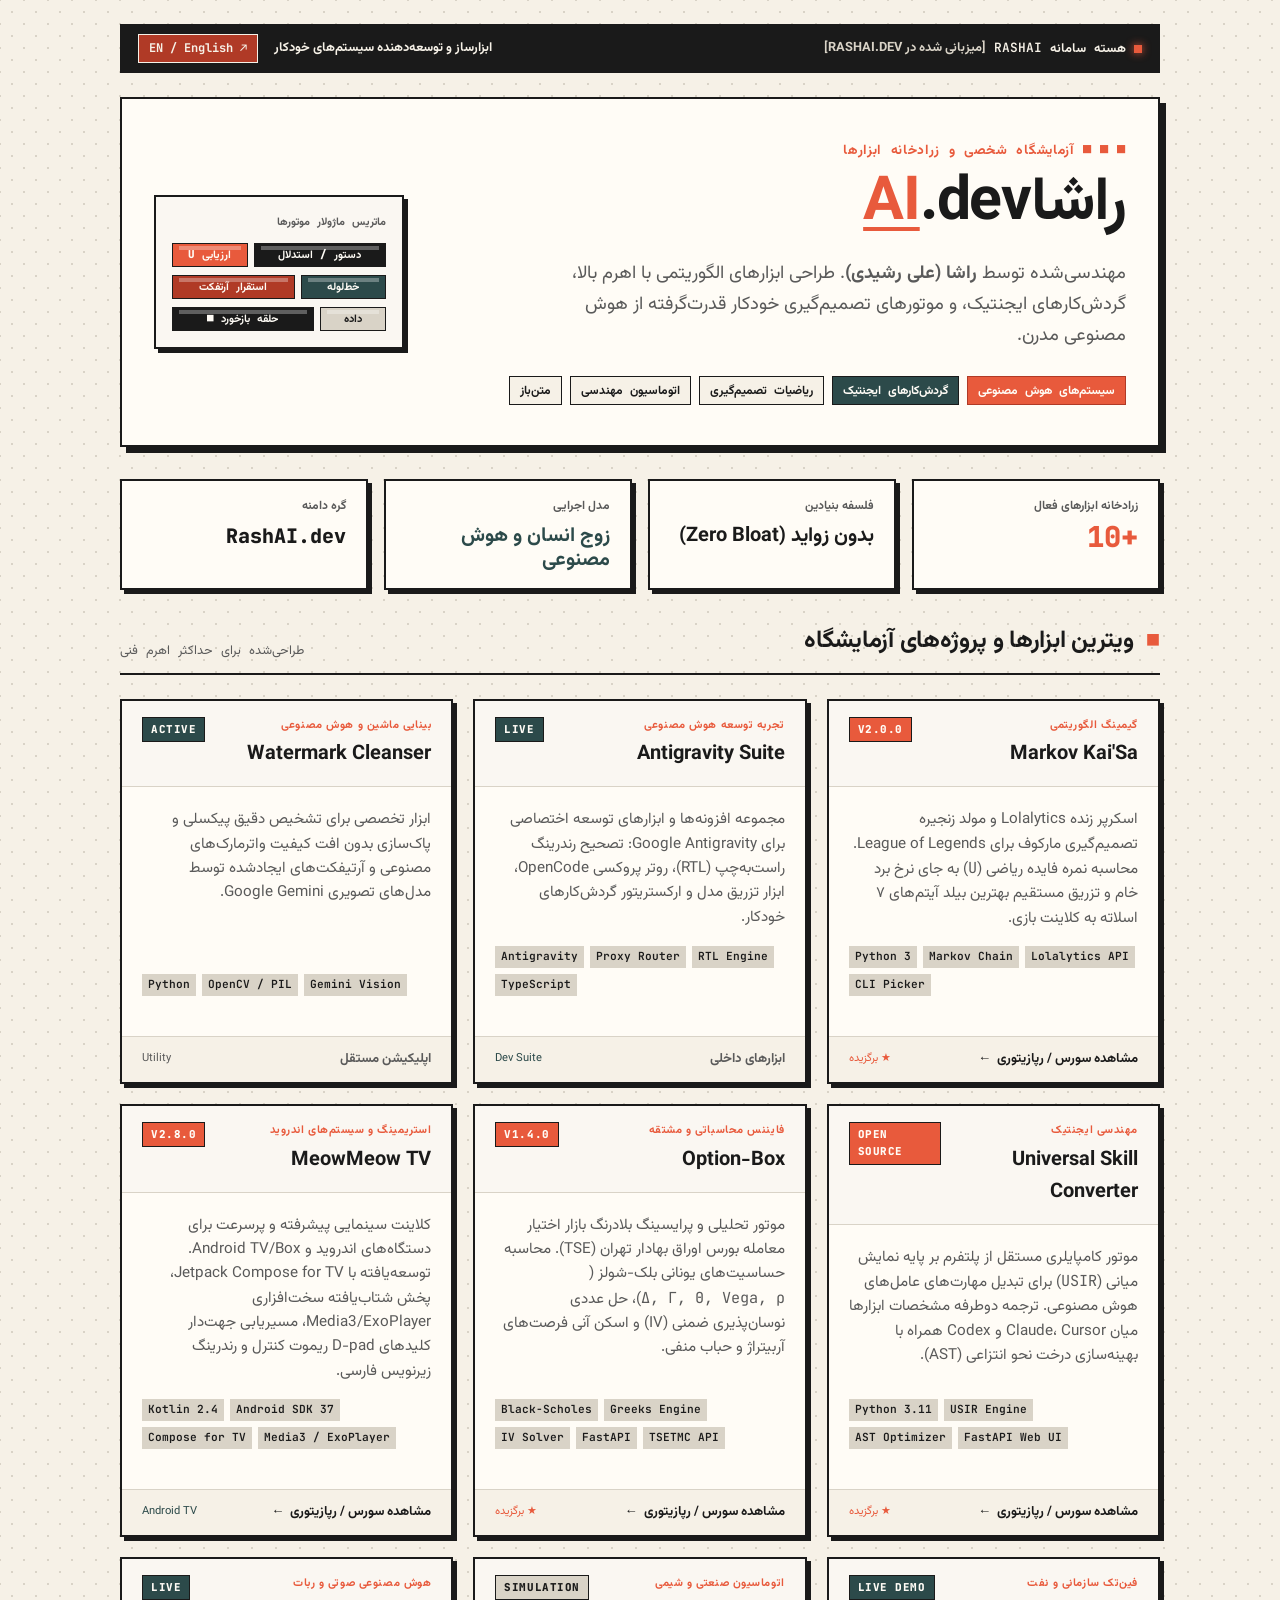
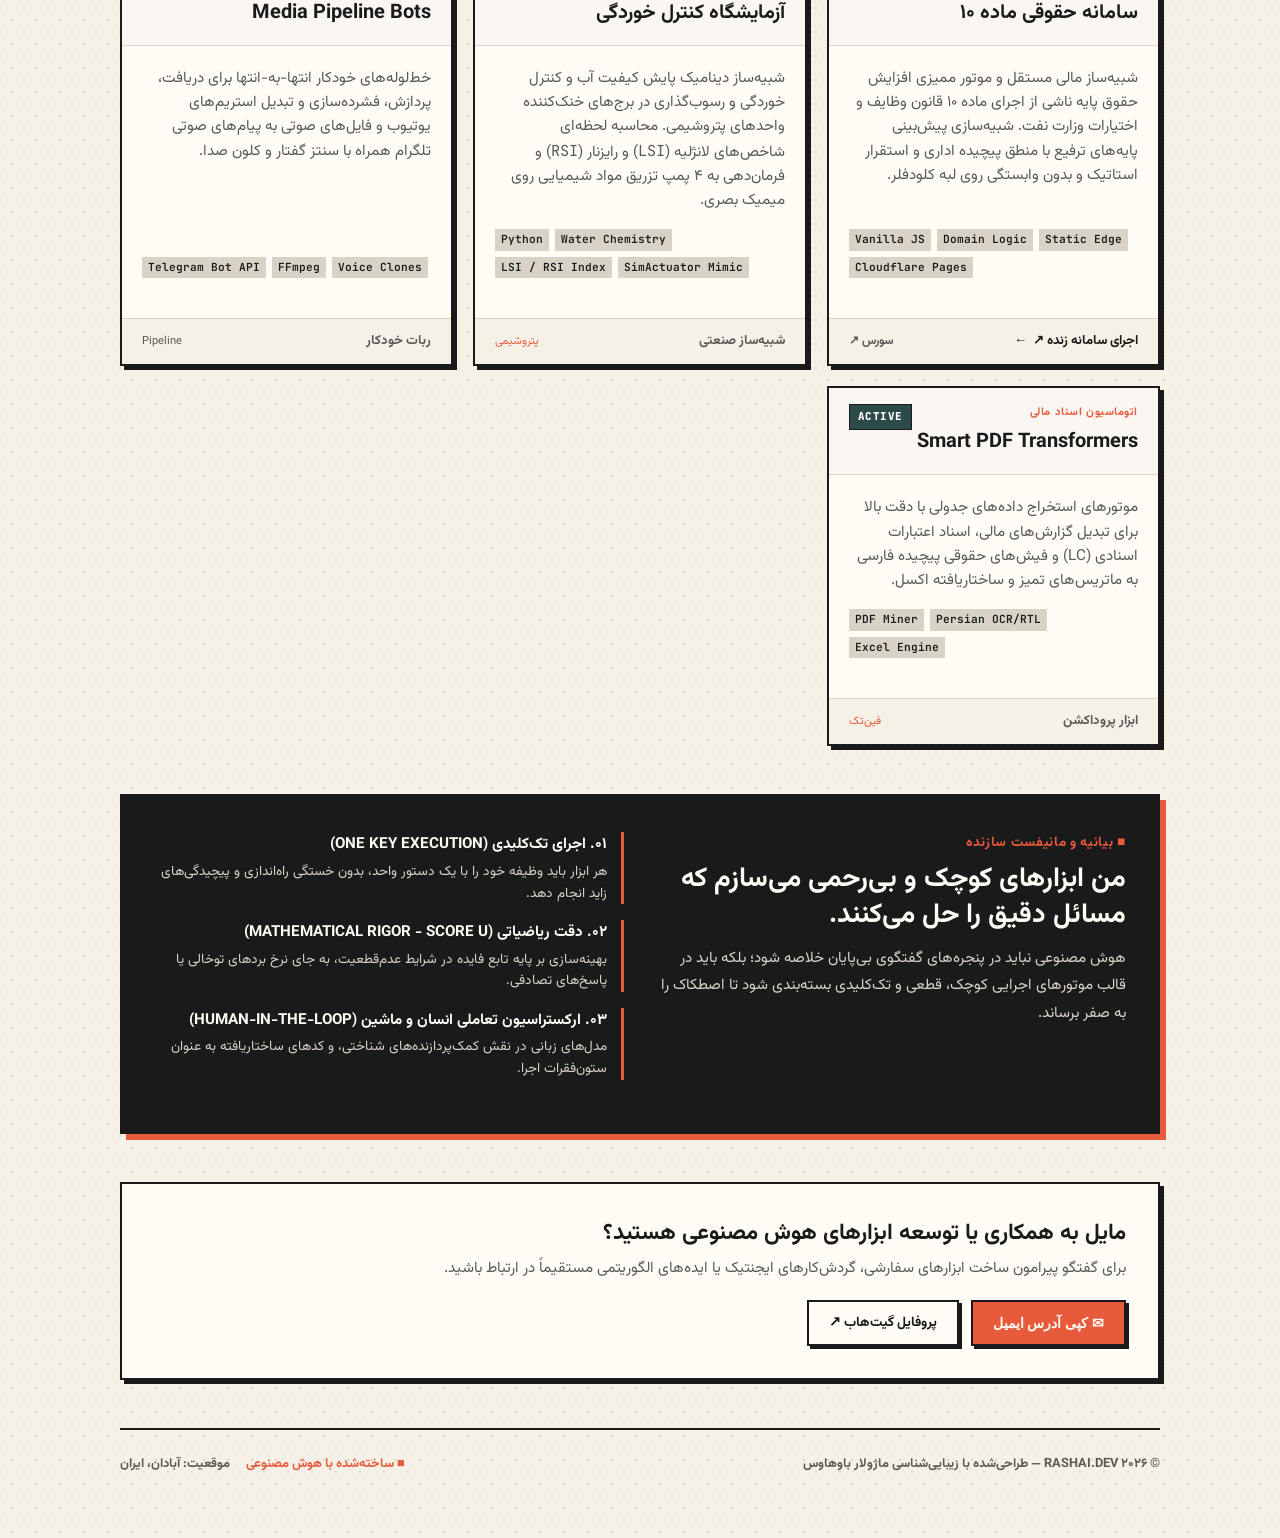
==== fa.html @ 56260bf9 "feat(fa): implement standalone persian landing page and local vazirmatn assets" ====
<!DOCTYPE html>
<html lang="fa" dir="rtl">
<head>
  <meta charset="UTF-8">
  <meta name="viewport" content="width=device-width, initial-scale=1.0">
  <title>راشا رشیدی — ابزارساز و مهندس سیستم‌های هوش مصنوعی | RashAI.dev</title>
  <meta name="description" content="آزمایشگاه شخصی و زرادخانه ابزارهای علی رشیدی (راشا). طراحی ابزارهای الگوریتمی با اهرم بالا، سیستم‌های ایجنتیک و تصمیم‌گیری خودکار.">
  <link rel="preconnect" href="https://fonts.googleapis.com">
  <link rel="preconnect" href="https://fonts.gstatic.com" crossorigin>
  <link href="https://fonts.googleapis.com/css2?family=JetBrains+Mono:wght@400;600;700;800&display=swap" rel="stylesheet">
  
  <style>
    @font-face {
      font-family: 'Vazirmatn';
      src: url('assets/fonts/vazirmatn/vazirmatn_regular.ttf') format('truetype');
      font-weight: 400;
      font-style: normal;
      font-display: swap;
    }

    @font-face {
      font-family: 'Vazirmatn';
      src: url('assets/fonts/vazirmatn/vazirmatn_bold.ttf') format('truetype');
      font-weight: 700;
      font-style: normal;
      font-display: swap;
    }

    :root {
      --cream: #F6F1E7;
      --cream-light: #FAF7F2;
      --sand: #D9D3C7;
      --sand-dark: #BFB8AA;
      --ink: #1A1A1A;
      --ink-muted: #5A5A5A;
      --coral: #E85A3C;
      --coral-dark: #B03A26;
      --teal: #2C4A4A;
      --teal-light: #3D6464;
      --white: #FFFCF6;
      --border-thick: 2px solid var(--ink);
      --border-thin: 1px solid var(--sand);
    }

    * {
      box-sizing: border-box;
      margin: 0;
      padding: 0;
    }

    body {
      background-color: var(--cream);
      color: var(--ink);
      font-family: 'Vazirmatn', -apple-system, BlinkMacSystemFont, 'Segoe UI', Tahoma, sans-serif;
      line-height: 1.6;
      padding: 24px 16px 64px;
      min-height: 100vh;
      background-image: 
        radial-gradient(var(--sand) 0.75px, transparent 0.75px),
        radial-gradient(var(--sand) 0.75px, var(--cream) 0.75px);
      background-size: 24px 24px;
      background-position: 0 0, 12px 12px;
    }

    .mono {
      font-family: 'JetBrains Mono', 'Vazirmatn', monospace;
      direction: ltr;
      display: inline-block;
    }

    .mono-rtl {
      font-family: 'JetBrains Mono', 'Vazirmatn', monospace;
    }

    .container {
      max-width: 1040px;
      margin: 0 auto;
    }

    /* Ticker / Top bar */
    .top-bar {
      display: flex;
      justify-content: space-between;
      align-items: center;
      background: var(--ink);
      color: var(--cream);
      padding: 8px 16px;
      font-size: 0.8rem;
      font-weight: 600;
      border: var(--border-thick);
      margin-bottom: 24px;
      gap: 12px;
      flex-wrap: wrap;
    }

    .status-badge {
      display: inline-flex;
      align-items: center;
      gap: 8px;
    }

    .status-dot {
      width: 8px;
      height: 8px;
      background: var(--coral);
      display: inline-block;
      box-shadow: 0 0 8px var(--coral);
      animation: pulse 2s infinite;
    }

    @keyframes pulse {
      0% { opacity: 1; }
      50% { opacity: 0.4; }
      100% { opacity: 1; }
    }

    .switch-lang-btn {
      color: var(--cream);
      background: var(--coral-dark);
      padding: 4px 10px;
      border: 1px solid var(--cream);
      font-size: 0.75rem;
      font-weight: 700;
      text-decoration: none;
      display: inline-flex;
      align-items: center;
      gap: 6px;
      transition: background 0.15s ease;
    }

    .switch-lang-btn:hover {
      background: var(--coral);
    }

    /* Hero section */
    .hero-panel {
      background: var(--white);
      border: var(--border-thick);
      padding: 40px 32px;
      position: relative;
      box-shadow: 6px 6px 0px var(--ink);
      margin-bottom: 32px;
    }

    .hero-grid {
      display: grid;
      grid-template-columns: 1fr auto;
      gap: 32px;
      align-items: center;
    }

    @media (max-width: 768px) {
      .hero-grid {
        grid-template-columns: 1fr;
      }
    }

    .brand-eyebrow {
      color: var(--coral);
      font-size: 0.85rem;
      font-weight: 700;
      letter-spacing: 0.05em;
      text-transform: uppercase;
      margin-bottom: 8px;
      display: flex;
      align-items: center;
      gap: 8px;
    }

    .hero-title {
      font-size: clamp(2.3rem, 5vw, 3.8rem);
      font-weight: 800;
      line-height: 1.2;
      letter-spacing: -0.02em;
      margin-bottom: 16px;
      color: var(--ink);
    }

    .hero-title span.accent {
      color: var(--coral);
      text-decoration: underline;
      text-decoration-thickness: 4px;
      text-underline-offset: 8px;
    }

    .hero-desc {
      font-size: 1.15rem;
      color: var(--ink-muted);
      max-width: 600px;
      line-height: 1.7;
      margin-bottom: 24px;
    }

    .hero-tags {
      display: flex;
      flex-wrap: wrap;
      gap: 8px;
    }

    .tag {
      font-size: 0.75rem;
      padding: 4px 10px;
      background: var(--cream);
      border: 1px solid var(--ink);
      font-weight: 700;
    }

    .tag.primary {
      background: var(--coral);
      color: var(--white);
      border-color: var(--coral-dark);
    }

    .tag.teal {
      background: var(--teal);
      color: var(--white);
    }

    /* Brick articulation */
    .brick-graphic {
      background: var(--cream-light);
      border: var(--border-thick);
      padding: 16px;
      box-shadow: 4px 4px 0px var(--ink);
      width: 250px;
      display: flex;
      flex-direction: column;
      gap: 8px;
    }

    .brick-row {
      display: flex;
      gap: 6px;
    }

    .brick {
      height: 24px;
      border: 1px solid var(--ink);
      display: flex;
      align-items: center;
      justify-content: center;
      font-size: 0.68rem;
      font-weight: 800;
      color: var(--white);
      position: relative;
    }

    .brick::before {
      content: '';
      position: absolute;
      top: 2px;
      left: 6px;
      right: 6px;
      height: 4px;
      background: rgba(255, 255, 255, 0.3);
    }

    .brick-coral { background: var(--coral); }
    .brick-coral-dk { background: var(--coral-dark); }
    .brick-teal { background: var(--teal); }
    .brick-ink { background: var(--ink); }
    .brick-sand { background: var(--sand); color: var(--ink); }

    /* Stats strip */
    .stats-strip {
      display: grid;
      grid-template-columns: repeat(auto-fit, minmax(200px, 1fr));
      gap: 16px;
      margin-bottom: 32px;
    }

    .stat-card {
      background: var(--white);
      border: var(--border-thick);
      padding: 16px 20px;
      box-shadow: 4px 4px 0px var(--ink);
    }

    .stat-label {
      font-size: 0.75rem;
      color: var(--ink-muted);
      text-transform: uppercase;
      font-weight: 700;
      margin-bottom: 4px;
    }

    .stat-value {
      font-size: 1.8rem;
      font-weight: 800;
      color: var(--ink);
      line-height: 1.2;
    }

    /* Section Headers */
    .section-header {
      display: flex;
      justify-content: space-between;
      align-items: flex-end;
      border-bottom: var(--border-thick);
      padding-bottom: 12px;
      margin-bottom: 24px;
    }

    .section-title {
      font-size: 1.5rem;
      font-weight: 800;
      text-transform: uppercase;
      letter-spacing: -0.01em;
      display: flex;
      align-items: center;
      gap: 12px;
    }

    .section-title-mark {
      color: var(--coral);
    }

    /* Tool Grid */
    .tools-grid {
      display: grid;
      grid-template-columns: repeat(auto-fill, minmax(310px, 1fr));
      gap: 20px;
      margin-bottom: 48px;
    }

    .tool-card {
      background: var(--white);
      border: var(--border-thick);
      display: flex;
      flex-direction: column;
      box-shadow: 4px 4px 0px var(--ink);
      transition: transform 0.15s ease, box-shadow 0.15s ease;
      position: relative;
    }

    .tool-card:hover {
      transform: translate(-2px, -2px);
      box-shadow: 6px 6px 0px var(--ink);
    }

    .tool-header {
      padding: 16px 20px;
      border-bottom: 1px solid var(--sand);
      display: flex;
      justify-content: space-between;
      align-items: flex-start;
      background: var(--cream-light);
    }

    .tool-category {
      font-size: 0.7rem;
      font-weight: 700;
      color: var(--coral);
      text-transform: uppercase;
      letter-spacing: 0.05em;
    }

    .tool-name {
      font-size: 1.25rem;
      font-weight: 800;
      margin-top: 4px;
      color: var(--ink);
    }

    .tool-status {
      font-size: 0.68rem;
      font-weight: 800;
      padding: 3px 8px;
      border: 1px solid var(--ink);
      text-transform: uppercase;
      letter-spacing: 0.05em;
    }

    .status-live { 
      background: var(--teal); 
      color: var(--white); 
    }

    .status-beta { 
      background: var(--sand); 
      color: var(--ink); 
    }

    .status-oss { 
      background: var(--coral); 
      color: var(--white); 
    }

    .tool-body {
      padding: 20px;
      flex-grow: 1;
      display: flex;
      flex-direction: column;
      justify-content: space-between;
    }

    .tool-desc {
      font-size: 0.95rem;
      color: var(--ink-muted);
      line-height: 1.6;
      margin-bottom: 16px;
    }

    .tool-specs {
      display: flex;
      flex-wrap: wrap;
      gap: 6px;
      margin-bottom: 20px;
    }

    .spec-item {
      font-size: 0.7rem;
      padding: 2px 6px;
      background: var(--sand);
      color: var(--ink);
      font-weight: 600;
    }

    .tool-footer {
      border-top: 1px solid var(--sand);
      padding: 12px 20px;
      background: var(--cream);
      display: flex;
      justify-content: space-between;
      align-items: center;
    }

    .tool-link {
      font-size: 0.82rem;
      font-weight: 700;
      color: var(--ink);
      text-decoration: none;
      display: inline-flex;
      align-items: center;
      gap: 6px;
      transition: color 0.15s;
    }

    .tool-link:hover {
      color: var(--coral);
    }

    /* Manifesto panel */
    .manifesto-panel {
      background: var(--ink);
      color: var(--cream);
      border: var(--border-thick);
      padding: 36px 32px;
      margin-bottom: 48px;
      box-shadow: 6px 6px 0px var(--coral);
    }

    .manifesto-grid {
      display: grid;
      grid-template-columns: 1fr 1fr;
      gap: 32px;
    }

    @media (max-width: 768px) {
      .manifesto-grid {
        grid-template-columns: 1fr;
      }
    }

    .manifesto-title {
      font-size: 1.7rem;
      font-weight: 800;
      line-height: 1.3;
      margin-bottom: 12px;
      color: var(--white);
    }

    .manifesto-rule {
      border-right: 3px solid var(--coral);
      padding-right: 14px;
      margin-bottom: 16px;
    }

    .manifesto-rule-title {
      font-weight: 700;
      font-size: 0.95rem;
      color: var(--white);
      margin-bottom: 4px;
    }

    .manifesto-rule-text {
      font-size: 0.85rem;
      color: var(--sand);
      line-height: 1.6;
    }

    /* Connect Section */
    .connect-panel {
      background: var(--white);
      border: var(--border-thick);
      padding: 32px;
      box-shadow: 4px 4px 0px var(--ink);
      margin-bottom: 48px;
    }

    .connect-row {
      display: flex;
      justify-content: space-between;
      align-items: center;
      flex-wrap: wrap;
      gap: 20px;
    }

    .btn {
      display: inline-flex;
      align-items: center;
      gap: 8px;
      padding: 10px 20px;
      font-size: 0.85rem;
      font-weight: 700;
      text-decoration: none;
      cursor: pointer;
      border: var(--border-thick);
      transition: transform 0.1s, box-shadow 0.1s;
    }

    .btn-primary {
      background: var(--coral);
      color: var(--white);
      box-shadow: 3px 3px 0px var(--ink);
    }

    .btn-primary:hover {
      background: var(--coral-dark);
      transform: translate(-1px, -1px);
      box-shadow: 4px 4px 0px var(--ink);
    }

    .btn-secondary {
      background: var(--white);
      color: var(--ink);
      box-shadow: 3px 3px 0px var(--ink);
    }

    .btn-secondary:hover {
      background: var(--sand);
      transform: translate(-1px, -1px);
      box-shadow: 4px 4px 0px var(--ink);
    }

    /* Footer */
    footer {
      border-top: var(--border-thick);
      padding-top: 24px;
      display: flex;
      flex-wrap: wrap;
      justify-content: space-between;
      align-items: center;
      font-size: 0.8rem;
      color: var(--ink-muted);
      font-weight: 600;
      gap: 12px;
    }

    .toast {
      position: fixed;
      bottom: 24px;
      left: 24px;
      background: var(--ink);
      color: var(--white);
      border: 2px solid var(--coral);
      padding: 12px 20px;
      font-size: 0.85rem;
      font-weight: 700;
      box-shadow: 4px 4px 0px rgba(0,0,0,0.3);
      display: none;
      z-index: 1000;
    }
  </style>
</head>
<body>

  <div class="container">
    <!-- Top System Bar -->
    <div class="top-bar">
      <div class="status-badge">
        <span class="status-dot"></span>
        <span class="mono-rtl">هسته سامانه RASHAI</span>
        <span style="color: var(--sand);">[میزبانی شده در RASHAI.DEV]</span>
      </div>
      <div style="display: flex; align-items: center; gap: 16px;">
        <span>ابزارساز و توسعه‌دهنده سیستم‌های خودکار</span>
        <a href="./index.html" class="mono switch-lang-btn">EN / English ↗</a>
      </div>
    </div>

    <!-- Hero Block -->
    <div class="hero-panel">
      <div class="hero-grid">
        <div>
          <div class="brand-eyebrow mono-rtl">
            <span>■ ■ ■</span>
            <span>آزمایشگاه شخصی و زرادخانه ابزارها</span>
          </div>
          <h1 class="hero-title">
            راشا<span class="accent">AI</span>.dev
          </h1>
          <p class="hero-desc">
            مهندسی‌شده توسط <strong>راشا (علی رشیدی)</strong>. طراحی ابزارهای الگوریتمی با اهرم بالا، گردش‌کارهای ایجنتیک، و موتورهای تصمیم‌گیری خودکار قدرت‌گرفته از هوش مصنوعی مدرن.
          </p>
          <div class="hero-tags mono-rtl">
            <span class="tag primary">سیستم‌های هوش مصنوعی</span>
            <span class="tag teal">گردش‌کارهای ایجنتیک</span>
            <span class="tag">ریاضیات تصمیم‌گیری</span>
            <span class="tag">اتوماسیون مهندسی</span>
            <span class="tag">متن‌باز</span>
          </div>
        </div>

        <!-- Markov / Brick Articulation -->
        <div class="brick-graphic mono-rtl">
          <div style="font-size: 0.68rem; font-weight: 800; color: var(--ink-muted); margin-bottom: 4px;">
            ماتریس ماژولار موتورها
          </div>
          <div class="brick-row">
            <div class="brick brick-ink" style="width: 140px;">دستور / استدلال</div>
            <div class="brick brick-coral" style="width: 80px;">ارزیابی U</div>
          </div>
          <div class="brick-row">
            <div class="brick brick-teal" style="width: 90px;">خط‌لوله</div>
            <div class="brick brick-coral-dk" style="width: 130px;">استقرار آرتفکت</div>
          </div>
          <div class="brick-row">
            <div class="brick brick-sand" style="width: 70px;">داده</div>
            <div class="brick brick-ink" style="width: 150px;">حلقه بازخورد ■</div>
          </div>
        </div>
      </div>
    </div>

    <!-- Quick Stats Metrics -->
    <div class="stats-strip">
      <div class="stat-card">
        <div class="stat-label">زرادخانه ابزارهای فعال</div>
        <div class="stat-value mono" style="color: var(--coral);">10+</div>
      </div>
      <div class="stat-card">
        <div class="stat-label">فلسفه بنیادین</div>
        <div class="stat-value" style="font-size: 1.25rem; padding-top: 4px;">بدون زواید (Zero Bloat)</div>
      </div>
      <div class="stat-card">
        <div class="stat-label">مدل اجرایی</div>
        <div class="stat-value" style="font-size: 1.25rem; padding-top: 4px; color: var(--teal);">زوج انسان و هوش مصنوعی</div>
      </div>
      <div class="stat-card">
        <div class="stat-label">گره دامنه</div>
        <div class="stat-value mono" style="font-size: 1.25rem; padding-top: 4px;">RashAI.dev</div>
      </div>
    </div>

    <!-- Tools Showcase -->
    <section>
      <div class="section-header">
        <div class="section-title">
          <span class="section-title-mark">■</span>
          <span>ویترین ابزارها و پروژه‌های آزمایشگاه</span>
        </div>
        <div class="mono-rtl" style="font-size: 0.8rem; color: var(--ink-muted);">
          <span>طراحی‌شده برای حداکثر اهرم فنی</span>
        </div>
      </div>

      <div class="tools-grid">
        
        <!-- Tool 1: Markov Kai'Sa -->
        <div class="tool-card">
          <div class="tool-header">
            <div>
              <div class="tool-category">گیمینگ الگوریتمی</div>
              <div class="tool-name">Markov Kai'Sa</div>
            </div>
            <span class="tool-status status-oss mono">v2.0.0</span>
          </div>
          <div class="tool-body">
            <p class="tool-desc">
              اسکرپر زنده Lolalytics و مولد زنجیره تصمیم‌گیری مارکوف برای League of Legends. محاسبه نمره فایده ریاضی (<span class="mono">U</span>) به جای نرخ برد خام و تزریق مستقیم بهترین بیلد آیتم‌های ۷ اسلاته به کلاینت بازی.
            </p>
            <div class="tool-specs mono">
              <span class="spec-item">Python 3</span>
              <span class="spec-item">Markov Chain</span>
              <span class="spec-item">Lolalytics API</span>
              <span class="spec-item">CLI Picker</span>
            </div>
          </div>
          <div class="tool-footer">
            <a href="https://github.com/PersianXM/markov-kaisa" target="_blank" class="tool-link">
              <span>مشاهده سورس / رپازیتوری</span>
              <span>←</span>
            </a>
            <span style="font-size: 0.7rem; color: var(--coral);">★ برگزیده</span>
          </div>
        </div>

        <!-- Tool 2: Antigravity Ecosystem Extensions -->
        <div class="tool-card">
          <div class="tool-header">
            <div>
              <div class="tool-category">تجربه توسعه هوش مصنوعی</div>
              <div class="tool-name">Antigravity Suite</div>
            </div>
            <span class="tool-status status-live mono">Live</span>
          </div>
          <div class="tool-body">
            <p class="tool-desc">
              مجموعه افزونه‌ها و ابزارهای توسعه اختصاصی برای Google Antigravity: تصحیح رندرینگ راست‌به‌چپ (RTL)، روتر پروکسی OpenCode، ابزار تزریق مدل و ارکستریتور گردش‌کارهای خودکار.
            </p>
            <div class="tool-specs mono">
              <span class="spec-item">Antigravity</span>
              <span class="spec-item">Proxy Router</span>
              <span class="spec-item">RTL Engine</span>
              <span class="spec-item">TypeScript</span>
            </div>
          </div>
          <div class="tool-footer">
            <span class="tool-link" style="color: var(--ink-muted);">
              <span>ابزارهای داخلی</span>
            </span>
            <span style="font-size: 0.7rem; color: var(--teal);">Dev Suite</span>
          </div>
        </div>

        <!-- Tool 3: Gemini Watermark Remover -->
        <div class="tool-card">
          <div class="tool-header">
            <div>
              <div class="tool-category">بینایی ماشین و هوش مصنوعی</div>
              <div class="tool-name">Watermark Cleanser</div>
            </div>
            <span class="tool-status status-live mono">Active</span>
          </div>
          <div class="tool-body">
            <p class="tool-desc">
              ابزار تخصصی برای تشخیص دقیق پیکسلی و پاک‌سازی بدون افت کیفیت واترمارک‌های مصنوعی و آرتیفکت‌های ایجادشده توسط مدل‌های تصویری Google Gemini.
            </p>
            <div class="tool-specs mono">
              <span class="spec-item">Python</span>
              <span class="spec-item">OpenCV / PIL</span>
              <span class="spec-item">Gemini Vision</span>
            </div>
          </div>
          <div class="tool-footer">
            <span class="tool-link" style="color: var(--ink-muted);">
              <span>اپلیکیشن مستقل</span>
            </span>
            <span style="font-size: 0.7rem; color: var(--ink-muted);">Utility</span>
          </div>
        </div>

        <!-- Tool 4: Universal Skill Converter -->
        <div class="tool-card">
          <div class="tool-header">
            <div>
              <div class="tool-category">مهندسی ایجنتیک</div>
              <div class="tool-name">Universal Skill Converter</div>
            </div>
            <span class="tool-status status-oss mono">Open Source</span>
          </div>
          <div class="tool-body">
            <p class="tool-desc">
              موتور کامپایلری مستقل از پلتفرم بر پایه نمایش میانی (<span class="mono">USIR</span>) برای تبدیل مهارت‌های عامل‌های هوش مصنوعی. ترجمه دوطرفه مشخصات ابزارها میان Claude، Cursor و Codex همراه با بهینه‌سازی درخت نحو انتزاعی (AST).
            </p>
            <div class="tool-specs mono">
              <span class="spec-item">Python 3.11</span>
              <span class="spec-item">USIR Engine</span>
              <span class="spec-item">AST Optimizer</span>
              <span class="spec-item">FastAPI Web UI</span>
            </div>
          </div>
          <div class="tool-footer">
            <a href="https://github.com/PersianXM/universal-skill-converter" target="_blank" class="tool-link">
              <span>مشاهده سورس / رپازیتوری</span>
              <span>←</span>
            </a>
            <span style="font-size: 0.7rem; color: var(--coral);">★ برگزیده</span>
          </div>
        </div>

        <!-- Tool 5: Option-Box -->
        <div class="tool-card">
          <div class="tool-header">
            <div>
              <div class="tool-category">فایننس محاسباتی و مشتقه</div>
              <div class="tool-name">Option-Box</div>
            </div>
            <span class="tool-status status-oss mono">v1.4.0</span>
          </div>
          <div class="tool-body">
            <p class="tool-desc">
              موتور تحلیلی و پرایسینگ بلادرنگ بازار اختیار معامله بورس اوراق بهادار تهران (TSE). محاسبه حساسیت‌های یونانی بلک-شولز (<span class="mono">&Delta;, &Gamma;, &Theta;, Vega, &rho;</span>)، حل عددی نوسان‌پذیری ضمنی (IV) و اسکن آنی فرصت‌های آربیتراژ و حباب منفی.
            </p>
            <div class="tool-specs mono">
              <span class="spec-item">Black-Scholes</span>
              <span class="spec-item">Greeks Engine</span>
              <span class="spec-item">IV Solver</span>
              <span class="spec-item">FastAPI</span>
              <span class="spec-item">TSETMC API</span>
            </div>
          </div>
          <div class="tool-footer">
            <a href="https://github.com/PersianXM/Option-Box" target="_blank" class="tool-link">
              <span>مشاهده سورس / رپازیتوری</span>
              <span>←</span>
            </a>
            <span style="font-size: 0.7rem; color: var(--coral);">★ برگزیده</span>
          </div>
        </div>

        <!-- Tool 6: MeowMeow TV -->
        <div class="tool-card">
          <div class="tool-header">
            <div>
              <div class="tool-category">استریمینگ و سیستم‌های اندروید</div>
              <div class="tool-name">MeowMeow TV</div>
            </div>
            <span class="tool-status status-oss mono">v2.8.0</span>
          </div>
          <div class="tool-body">
            <p class="tool-desc">
              کلاینت سینمایی پیشرفته و پرسرعت برای دستگاه‌های اندروید و Android TV/Box. توسعه‌یافته با Jetpack Compose for TV، پخش شتاب‌یافته سخت‌افزاری Media3/ExoPlayer، مسیریابی جهت‌دار کلیدهای D-pad ریموت کنترل و رندرینگ زیرنویس فارسی.
            </p>
            <div class="tool-specs mono">
              <span class="spec-item">Kotlin 2.4</span>
              <span class="spec-item">Android SDK 37</span>
              <span class="spec-item">Compose for TV</span>
              <span class="spec-item">Media3 / ExoPlayer</span>
            </div>
          </div>
          <div class="tool-footer">
            <a href="https://github.com/PersianXM/MeowMeow" target="_blank" class="tool-link">
              <span>مشاهده سورس / رپازیتوری</span>
              <span>←</span>
            </a>
            <span style="font-size: 0.7rem; color: var(--teal);">Android TV</span>
          </div>
        </div>

        <!-- Tool 7: Article 10 Calculator -->
        <div class="tool-card">
          <div class="tool-header">
            <div>
              <div class="tool-category">فین‌تک سازمانی و نفت</div>
              <div class="tool-name">سامانه حقوقی ماده ۱۰</div>
            </div>
            <span class="tool-status status-live mono">Live Demo</span>
          </div>
          <div class="tool-body">
            <p class="tool-desc">
              شبیه‌ساز مالی مستقل و موتور ممیزی افزایش حقوق پایه ناشی از اجرای ماده ۱۰ قانون وظایف و اختیارات وزارت نفت. شبیه‌سازی پیش‌بینی پایه‌های ترفیع با منطق پیچیده اداری و استقرار استاتیک و بدون وابستگی روی لبه کلودفلر.
            </p>
            <div class="tool-specs mono">
              <span class="spec-item">Vanilla JS</span>
              <span class="spec-item">Domain Logic</span>
              <span class="spec-item">Static Edge</span>
              <span class="spec-item">Cloudflare Pages</span>
            </div>
          </div>
          <div class="tool-footer">
            <a href="https://m10.rashai.dev/" target="_blank" class="tool-link">
              <span>اجرای سامانه زنده ↗</span>
              <span>←</span>
            </a>
            <a href="https://github.com/PersianXM/Article-10-Salary-Calculator" target="_blank" class="tool-link" style="font-size: 0.75rem; color: var(--ink-muted);">
              <span>سورس ↗</span>
            </a>
          </div>
        </div>

        <!-- Tool 8: Cooling Tower Lab -->
        <div class="tool-card">
          <div class="tool-header">
            <div>
              <div class="tool-category">اتوماسیون صنعتی و شیمی</div>
              <div class="tool-name">آزمایشگاه کنترل خوردگی</div>
            </div>
            <span class="tool-status status-beta mono">Simulation</span>
          </div>
          <div class="tool-body">
            <p class="tool-desc">
              شبیه‌ساز دینامیک پایش کیفیت آب و کنترل خوردگی و رسوب‌گذاری در برج‌های خنک‌کننده واحدهای پتروشیمی. محاسبه لحظه‌ای شاخص‌های لانژلیه (<span class="mono">LSI</span>) و رایزنار (<span class="mono">RSI</span>) و فرمان‌دهی به ۴ پمپ تزریق مواد شیمیایی روی میمیک بصری.
            </p>
            <div class="tool-specs mono">
              <span class="spec-item">Python</span>
              <span class="spec-item">Water Chemistry</span>
              <span class="spec-item">LSI / RSI Index</span>
              <span class="spec-item">SimActuator Mimic</span>
            </div>
          </div>
          <div class="tool-footer">
            <span class="tool-link" style="color: var(--ink-muted);">
              <span>شبیه‌ساز صنعتی</span>
            </span>
            <span style="font-size: 0.7rem; color: var(--coral);">پتروشیمی</span>
          </div>
        </div>

        <!-- Tool 9: Media Pipeline Bots -->
        <div class="tool-card">
          <div class="tool-header">
            <div>
              <div class="tool-category">هوش مصنوعی صوتی و ربات</div>
              <div class="tool-name">Media Pipeline Bots</div>
            </div>
            <span class="tool-status status-live mono">Live</span>
          </div>
          <div class="tool-body">
            <p class="tool-desc">
              خط‌لوله‌های خودکار انتها-به-انتها برای دریافت، پردازش، فشرده‌سازی و تبدیل استریم‌های یوتیوب و فایل‌های صوتی به پیام‌های صوتی تلگرام همراه با سنتز گفتار و کلون صدا.
            </p>
            <div class="tool-specs mono">
              <span class="spec-item">Telegram Bot API</span>
              <span class="spec-item">FFmpeg</span>
              <span class="spec-item">Voice Clones</span>
            </div>
          </div>
          <div class="tool-footer">
            <span class="tool-link" style="color: var(--ink-muted);">
              <span>ربات خودکار</span>
            </span>
            <span style="font-size: 0.7rem; color: var(--ink-muted);">Pipeline</span>
          </div>
        </div>

        <!-- Tool 10: Smart PDF Transformers -->
        <div class="tool-card">
          <div class="tool-header">
            <div>
              <div class="tool-category">اتوماسیون اسناد مالی</div>
              <div class="tool-name">Smart PDF Transformers</div>
            </div>
            <span class="tool-status status-live mono">Active</span>
          </div>
          <div class="tool-body">
            <p class="tool-desc">
              موتورهای استخراج داده‌های جدولی با دقت بالا برای تبدیل گزارش‌های مالی، اسناد اعتبارات اسنادی (LC) و فیش‌های حقوقی پیچیده فارسی به ماتریس‌های تمیز و ساختاریافته اکسل.
            </p>
            <div class="tool-specs mono">
              <span class="spec-item">PDF Miner</span>
              <span class="spec-item">Persian OCR/RTL</span>
              <span class="spec-item">Excel Engine</span>
            </div>
          </div>
          <div class="tool-footer">
            <span class="tool-link" style="color: var(--ink-muted);">
              <span>ابزار پروداکشن</span>
            </span>
            <span style="font-size: 0.7rem; color: var(--coral);">فین‌تک</span>
          </div>
        </div>

      </div>
    </section>

    <!-- Manifesto / Building Principles -->
    <div class="manifesto-panel">
      <div class="manifesto-grid">
        <div>
          <div class="brand-eyebrow" style="color: var(--coral);">
            ■ بیانیه و مانیفست سازنده
          </div>
          <h2 class="manifesto-title">
            من ابزارهای کوچک و بی‌رحمی می‌سازم که مسائل دقیق را حل می‌کنند.
          </h2>
          <p style="color: var(--sand); font-size: 0.95rem; line-height: 1.8;">
            هوش مصنوعی نباید در پنجره‌های گفتگوی بی‌پایان خلاصه شود؛ بلکه باید در قالب موتورهای اجرایی کوچک، قطعی و تک‌کلیدی بسته‌بندی شود تا اصطکاک را به صفر برساند.
          </p>
        </div>
        <div>
          <div class="manifesto-rule">
            <div class="manifesto-rule-title">۰۱. اجرای تک‌کلیدی (ONE KEY EXECUTION)</div>
            <div class="manifesto-rule-text">هر ابزار باید وظیفه خود را با یک دستور واحد، بدون خستگی راه‌اندازی و پیچیدگی‌های زاید انجام دهد.</div>
          </div>
          <div class="manifesto-rule">
            <div class="manifesto-rule-title">۰۲. دقت ریاضیاتی (MATHEMATICAL RIGOR - SCORE U)</div>
            <div class="manifesto-rule-text">بهینه‌سازی بر پایه تابع فایده در شرایط عدم‌قطعیت، به جای نرخ بردهای توخالی یا پاسخ‌های تصادفی.</div>
          </div>
          <div class="manifesto-rule">
            <div class="manifesto-rule-title">۰۳. ارکستراسیون تعاملی انسان و ماشین (HUMAN-IN-THE-LOOP)</div>
            <div class="manifesto-rule-text">مدل‌های زبانی در نقش کمک‌پردازنده‌های شناختی، و کدهای ساختاریافته به عنوان ستون‌فقرات اجرا.</div>
          </div>
        </div>
      </div>
    </div>

    <!-- Connect & Links -->
    <div class="connect-panel">
      <div class="connect-row">
        <div>
          <h3 style="font-size: 1.4rem; font-weight: 800; color: var(--ink); margin-bottom: 4px;">
            مایل به همکاری یا توسعه ابزارهای هوش مصنوعی هستید؟
          </h3>
          <p style="font-size: 0.95rem; color: var(--ink-muted);">
            برای گفتگو پیرامون ساخت ابزارهای سفارشی، گردش‌کارهای ایجنتیک یا ایده‌های الگوریتمی مستقیماً در ارتباط باشید.
          </p>
        </div>
        <div style="display: flex; gap: 12px; flex-wrap: wrap;">
          <button class="btn btn-primary" onclick="copyContact()">
            <span>✉ کپی آدرس ایمیل</span>
          </button>
          <a href="https://github.com/PersianXM" target="_blank" class="btn btn-secondary">
            <span>پروفایل گیت‌هاب ↗</span>
          </a>
        </div>
      </div>
    </div>

    <!-- Footer -->
    <footer>
      <div>
        <span>© ۲۰۲۶ RASHAI.DEV — طراحی‌شده با زیبایی‌شناسی ماژولار باوهاوس</span>
      </div>
      <div style="display: flex; gap: 16px;">
        <span style="color: var(--coral);">■ ساخته‌شده با هوش مصنوعی</span>
        <span>موقعیت: آبادان، ایران</span>
      </div>
    </footer>
  </div>

  <!-- Toast -->
  <div id="toast" class="toast mono-rtl">
    ✓ آدرس ایمیل کپی شد: me@rashai.dev
  </div>

  <script>
    function copyContact() {
      const email = 'me@rashai.dev';
      navigator.clipboard.writeText(email).then(() => {
        const toast = document.getElementById('toast');
        toast.style.display = 'block';
        setTimeout(() => {
          toast.style.display = 'none';
        }, 3000);
      });
    }
  </script>
</body>
</html>
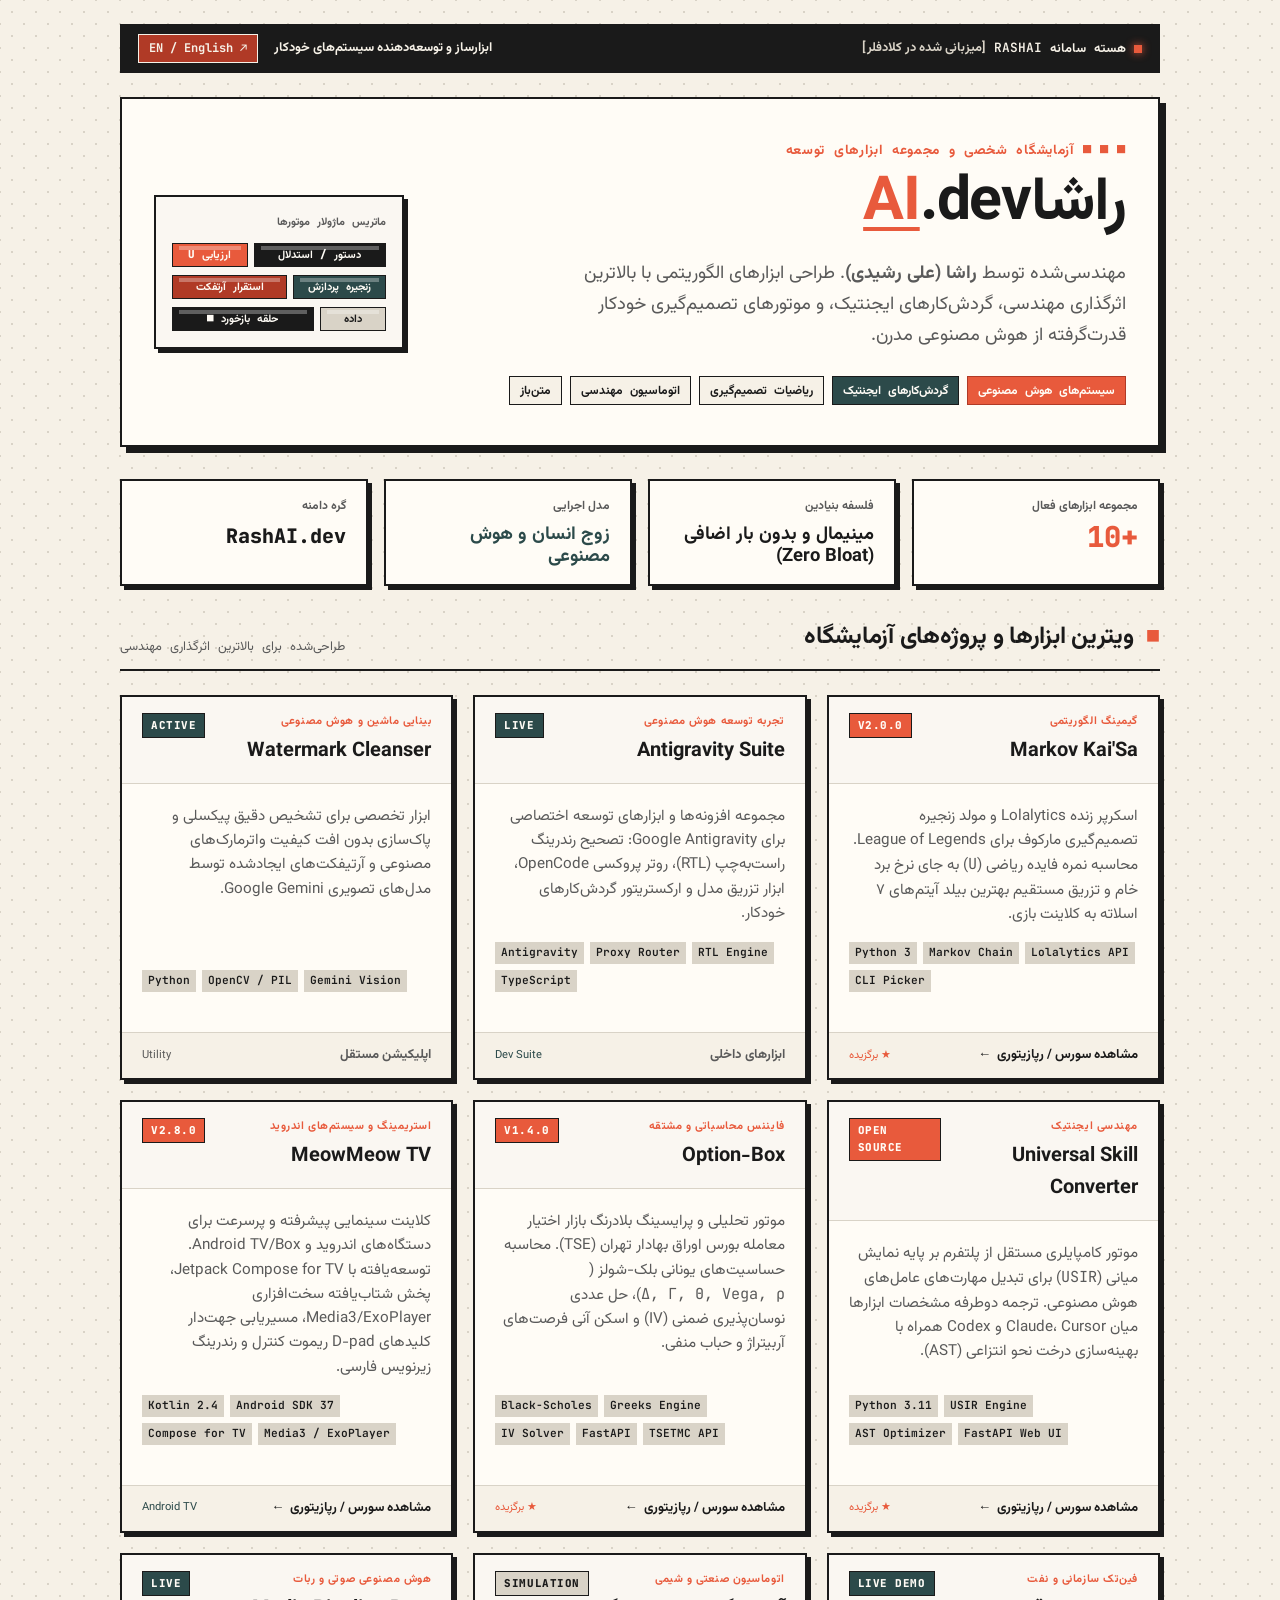
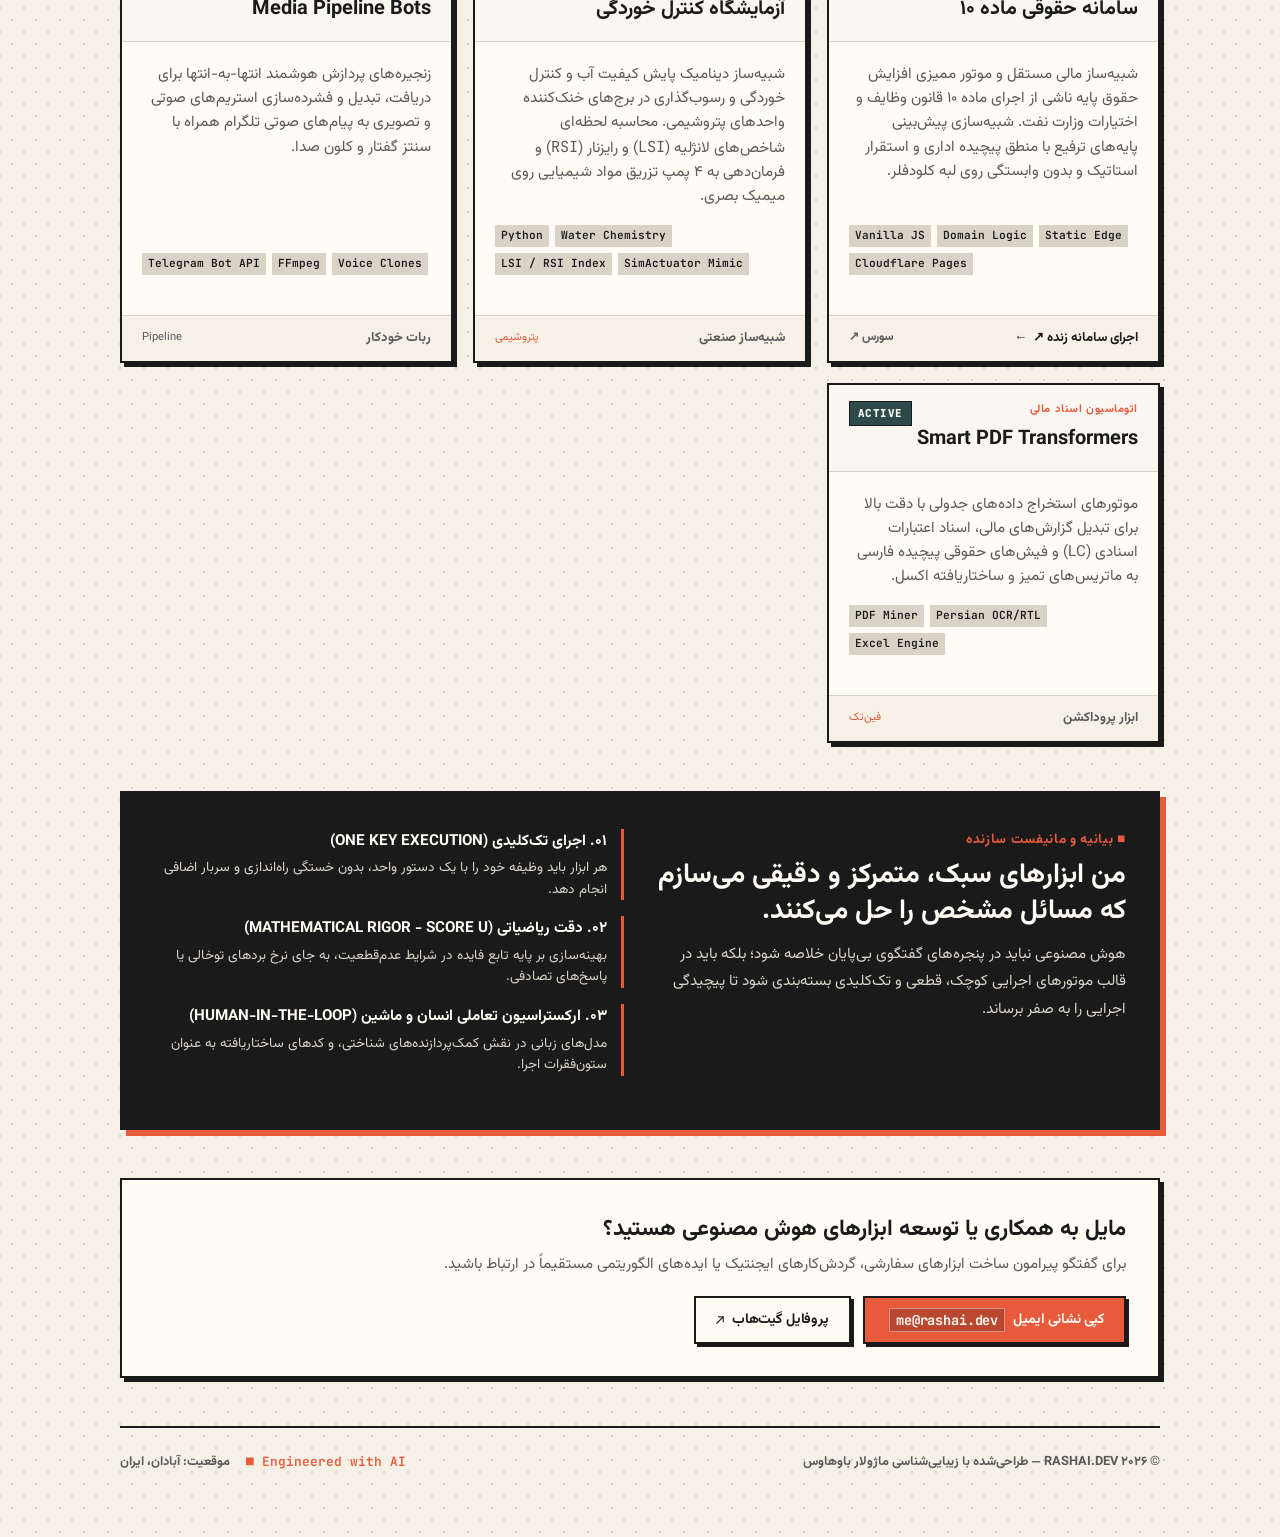
==== commit 61c05fae: "fix(fa): refine copy, developer terminology, button styles, and cloudflare host badge" ====
--- a/fa.html
+++ b/fa.html
@@ -4,7 +4,7 @@
   <meta charset="UTF-8">
   <meta name="viewport" content="width=device-width, initial-scale=1.0">
   <title>راشا رشیدی — ابزارساز و مهندس سیستم‌های هوش مصنوعی | RashAI.dev</title>
-  <meta name="description" content="آزمایشگاه شخصی و زرادخانه ابزارهای علی رشیدی (راشا). طراحی ابزارهای الگوریتمی با اهرم بالا، سیستم‌های ایجنتیک و تصمیم‌گیری خودکار.">
+  <meta name="description" content="آزمایشگاه شخصی و مجموعه ابزارهای توسعه علی رشیدی (راشا). طراحی ابزارهای الگوریتمی با بالاترین اثرگذاری، سیستم‌های ایجنتیک و تصمیم‌گیری خودکار.">
   <link rel="preconnect" href="https://fonts.googleapis.com">
   <link rel="preconnect" href="https://fonts.gstatic.com" crossorigin>
   <link href="https://fonts.googleapis.com/css2?family=JetBrains+Mono:wght@400;600;700;800&display=swap" rel="stylesheet">
@@ -507,16 +507,19 @@
     }
 
     .btn {
+      font-family: 'Vazirmatn', -apple-system, BlinkMacSystemFont, 'Segoe UI', Roboto, sans-serif;
       display: inline-flex;
       align-items: center;
+      justify-content: center;
       gap: 8px;
       padding: 10px 20px;
-      font-size: 0.85rem;
+      font-size: 0.88rem;
       font-weight: 700;
       text-decoration: none;
       cursor: pointer;
       border: var(--border-thick);
       transition: transform 0.1s, box-shadow 0.1s;
+      letter-spacing: -0.01em;
     }
 
     .btn-primary {
@@ -581,7 +584,7 @@
       <div class="status-badge">
         <span class="status-dot"></span>
         <span class="mono-rtl">هسته سامانه RASHAI</span>
-        <span style="color: var(--sand);">[میزبانی شده در RASHAI.DEV]</span>
+        <span style="color: var(--sand);">[میزبانی شده در کلادفلر]</span>
       </div>
       <div style="display: flex; align-items: center; gap: 16px;">
         <span>ابزارساز و توسعه‌دهنده سیستم‌های خودکار</span>
@@ -595,13 +598,13 @@
         <div>
           <div class="brand-eyebrow mono-rtl">
             <span>■ ■ ■</span>
-            <span>آزمایشگاه شخصی و زرادخانه ابزارها</span>
+            <span>آزمایشگاه شخصی و مجموعه ابزارهای توسعه</span>
           </div>
           <h1 class="hero-title">
             راشا<span class="accent">AI</span>.dev
           </h1>
           <p class="hero-desc">
-            مهندسی‌شده توسط <strong>راشا (علی رشیدی)</strong>. طراحی ابزارهای الگوریتمی با اهرم بالا، گردش‌کارهای ایجنتیک، و موتورهای تصمیم‌گیری خودکار قدرت‌گرفته از هوش مصنوعی مدرن.
+            مهندسی‌شده توسط <strong>راشا (علی رشیدی)</strong>. طراحی ابزارهای الگوریتمی با بالاترین اثرگذاری مهندسی، گردش‌کارهای ایجنتیک، و موتورهای تصمیم‌گیری خودکار قدرت‌گرفته از هوش مصنوعی مدرن.
           </p>
           <div class="hero-tags mono-rtl">
             <span class="tag primary">سیستم‌های هوش مصنوعی</span>
@@ -622,7 +625,7 @@
             <div class="brick brick-coral" style="width: 80px;">ارزیابی U</div>
           </div>
           <div class="brick-row">
-            <div class="brick brick-teal" style="width: 90px;">خط‌لوله</div>
+            <div class="brick brick-teal" style="width: 105px;">زنجیره پردازش</div>
             <div class="brick brick-coral-dk" style="width: 130px;">استقرار آرتفکت</div>
           </div>
           <div class="brick-row">
@@ -636,16 +639,16 @@
     <!-- Quick Stats Metrics -->
     <div class="stats-strip">
       <div class="stat-card">
-        <div class="stat-label">زرادخانه ابزارهای فعال</div>
+        <div class="stat-label">مجموعه ابزارهای فعال</div>
         <div class="stat-value mono" style="color: var(--coral);">10+</div>
       </div>
       <div class="stat-card">
         <div class="stat-label">فلسفه بنیادین</div>
-        <div class="stat-value" style="font-size: 1.25rem; padding-top: 4px;">بدون زواید (Zero Bloat)</div>
+        <div class="stat-value" style="font-size: 1.15rem; padding-top: 4px;">مینیمال و بدون بار اضافی (Zero Bloat)</div>
       </div>
       <div class="stat-card">
         <div class="stat-label">مدل اجرایی</div>
-        <div class="stat-value" style="font-size: 1.25rem; padding-top: 4px; color: var(--teal);">زوج انسان و هوش مصنوعی</div>
+        <div class="stat-value" style="font-size: 1.15rem; padding-top: 4px; color: var(--teal);">زوج انسان و هوش مصنوعی</div>
       </div>
       <div class="stat-card">
         <div class="stat-label">گره دامنه</div>
@@ -661,7 +664,7 @@
           <span>ویترین ابزارها و پروژه‌های آزمایشگاه</span>
         </div>
         <div class="mono-rtl" style="font-size: 0.8rem; color: var(--ink-muted);">
-          <span>طراحی‌شده برای حداکثر اهرم فنی</span>
+          <span>طراحی‌شده برای بالاترین اثرگذاری مهندسی</span>
         </div>
       </div>
 
@@ -909,7 +912,7 @@
           </div>
           <div class="tool-body">
             <p class="tool-desc">
-              خط‌لوله‌های خودکار انتها-به-انتها برای دریافت، پردازش، فشرده‌سازی و تبدیل استریم‌های یوتیوب و فایل‌های صوتی به پیام‌های صوتی تلگرام همراه با سنتز گفتار و کلون صدا.
+              زنجیره‌های پردازش هوشمند انتها-به-انتها برای دریافت، تبدیل و فشرده‌سازی استریم‌های صوتی و تصویری به پیام‌های صوتی تلگرام همراه با سنتز گفتار و کلون صدا.
             </p>
             <div class="tool-specs mono">
               <span class="spec-item">Telegram Bot API</span>
@@ -963,16 +966,16 @@
             ■ بیانیه و مانیفست سازنده
           </div>
           <h2 class="manifesto-title">
-            من ابزارهای کوچک و بی‌رحمی می‌سازم که مسائل دقیق را حل می‌کنند.
+            من ابزارهای سبک، متمرکز و دقیقی می‌سازم که مسائل مشخص را حل می‌کنند.
           </h2>
           <p style="color: var(--sand); font-size: 0.95rem; line-height: 1.8;">
-            هوش مصنوعی نباید در پنجره‌های گفتگوی بی‌پایان خلاصه شود؛ بلکه باید در قالب موتورهای اجرایی کوچک، قطعی و تک‌کلیدی بسته‌بندی شود تا اصطکاک را به صفر برساند.
+            هوش مصنوعی نباید در پنجره‌های گفتگوی بی‌پایان خلاصه شود؛ بلکه باید در قالب موتورهای اجرایی کوچک، قطعی و تک‌کلیدی بسته‌بندی شود تا پیچیدگی اجرایی را به صفر برساند.
           </p>
         </div>
         <div>
           <div class="manifesto-rule">
             <div class="manifesto-rule-title">۰۱. اجرای تک‌کلیدی (ONE KEY EXECUTION)</div>
-            <div class="manifesto-rule-text">هر ابزار باید وظیفه خود را با یک دستور واحد، بدون خستگی راه‌اندازی و پیچیدگی‌های زاید انجام دهد.</div>
+            <div class="manifesto-rule-text">هر ابزار باید وظیفه خود را با یک دستور واحد، بدون خستگی راه‌اندازی و سربار اضافی انجام دهد.</div>
           </div>
           <div class="manifesto-rule">
             <div class="manifesto-rule-title">۰۲. دقت ریاضیاتی (MATHEMATICAL RIGOR - SCORE U)</div>
@@ -999,10 +1002,12 @@
         </div>
         <div style="display: flex; gap: 12px; flex-wrap: wrap;">
           <button class="btn btn-primary" onclick="copyContact()">
-            <span>✉ کپی آدرس ایمیل</span>
+            <span>کپی نشانی ایمیل</span>
+            <span class="mono" style="font-size: 0.85rem; margin-inline-start: 4px; padding: 2px 6px; background: rgba(0,0,0,0.2); border: 1px solid rgba(255,255,255,0.4);">me@rashai.dev</span>
           </button>
           <a href="https://github.com/PersianXM" target="_blank" class="btn btn-secondary">
-            <span>پروفایل گیت‌هاب ↗</span>
+            <span>پروفایل گیت‌هاب</span>
+            <span class="mono">↗</span>
           </a>
         </div>
       </div>
@@ -1013,8 +1018,8 @@
       <div>
         <span>© ۲۰۲۶ RASHAI.DEV — طراحی‌شده با زیبایی‌شناسی ماژولار باوهاوس</span>
       </div>
-      <div style="display: flex; gap: 16px;">
-        <span style="color: var(--coral);">■ ساخته‌شده با هوش مصنوعی</span>
+      <div style="display: flex; gap: 16px; align-items: center;">
+        <span style="color: var(--coral);" class="mono">■ Engineered with AI</span>
         <span>موقعیت: آبادان، ایران</span>
       </div>
     </footer>
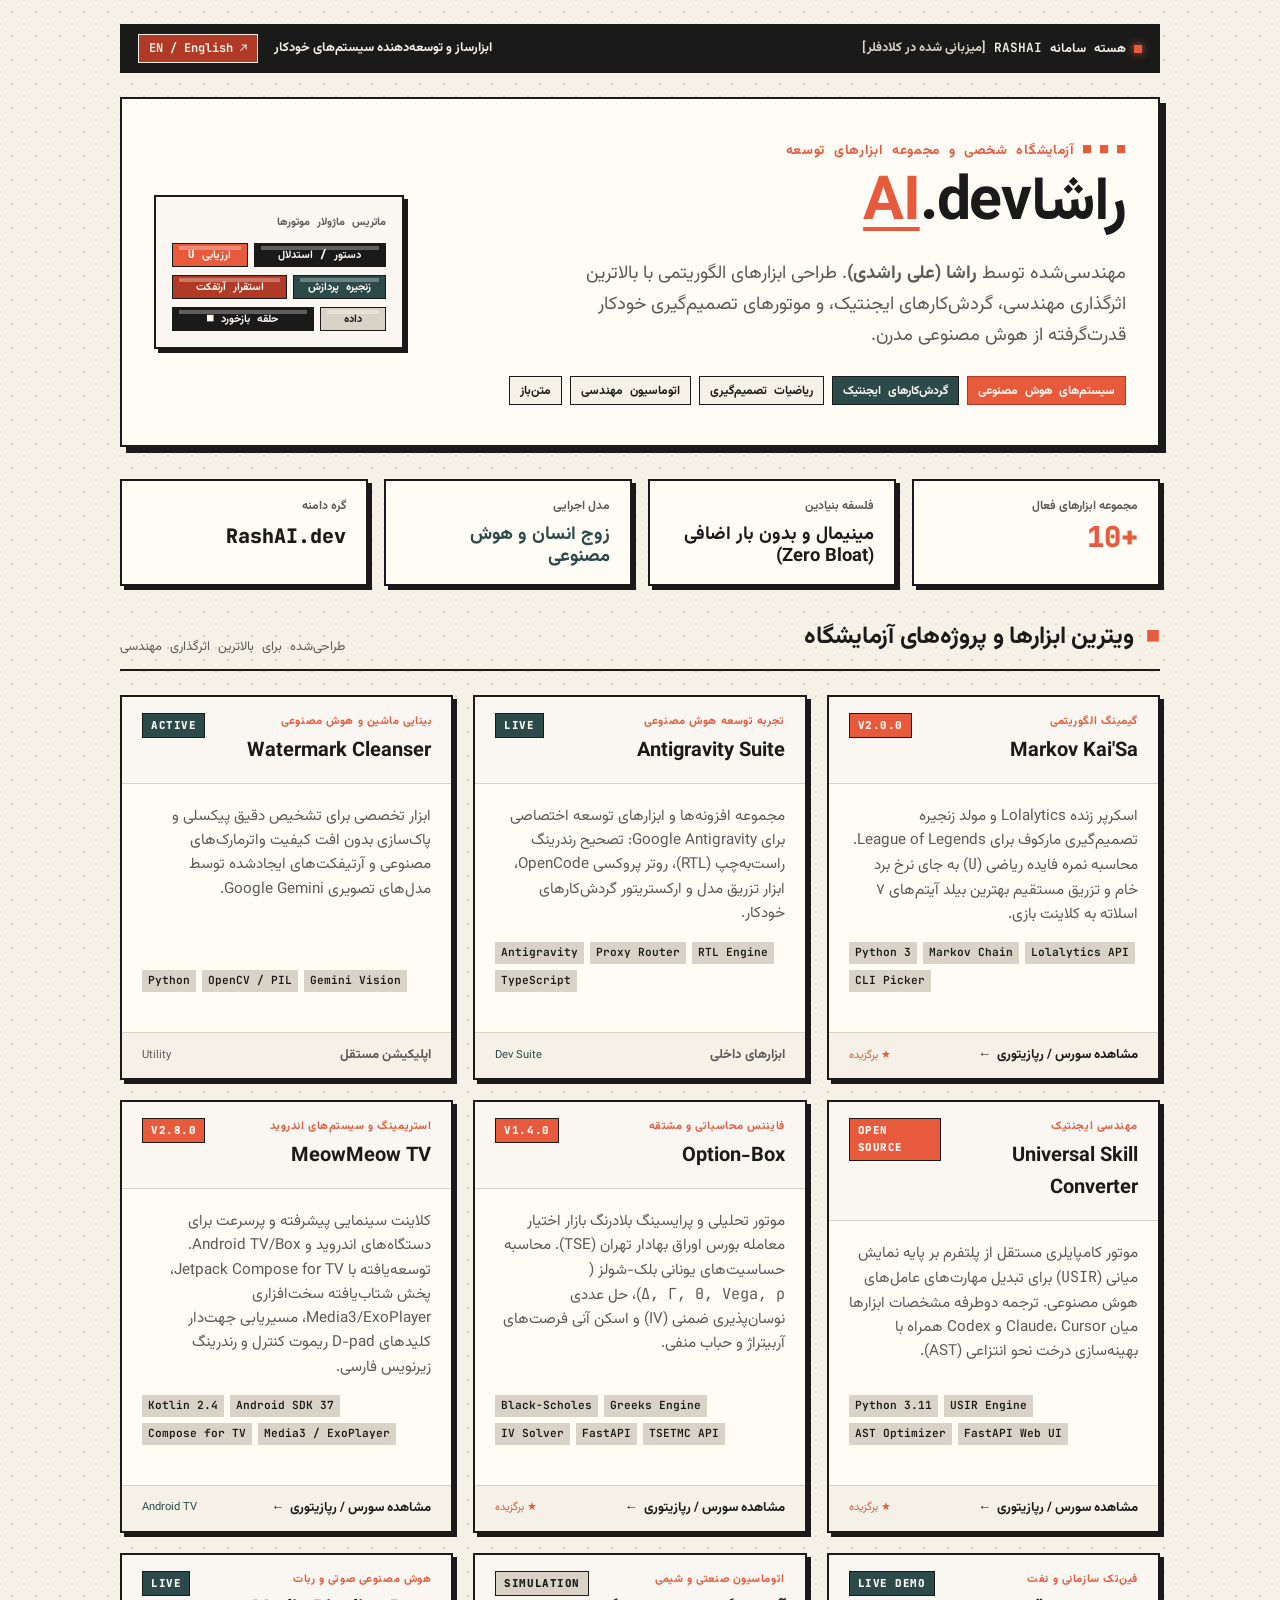
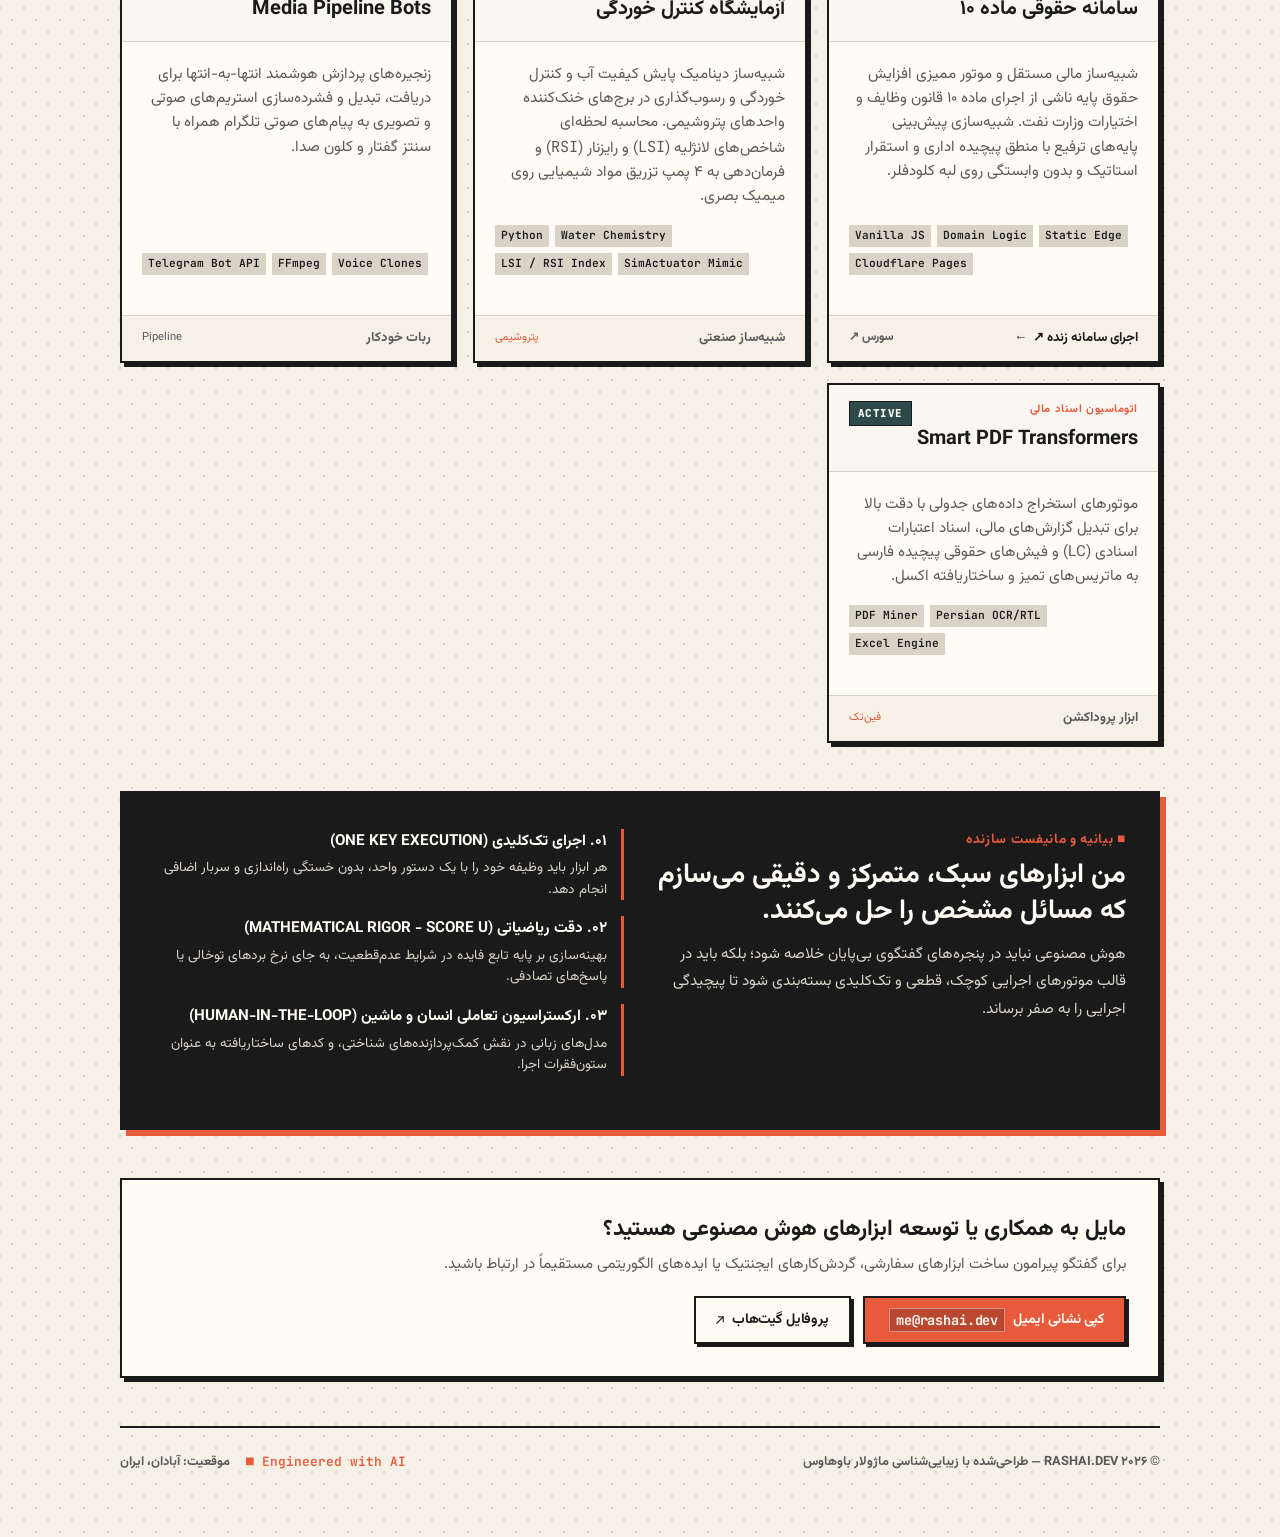
==== commit a22eeb87: "fix: correct surname from Rashidi to Rashedi (علی راشدی)" ====
--- a/fa.html
+++ b/fa.html
@@ -3,8 +3,8 @@
 <head>
   <meta charset="UTF-8">
   <meta name="viewport" content="width=device-width, initial-scale=1.0">
-  <title>راشا رشیدی — ابزارساز و مهندس سیستم‌های هوش مصنوعی | RashAI.dev</title>
-  <meta name="description" content="آزمایشگاه شخصی و مجموعه ابزارهای توسعه علی رشیدی (راشا). طراحی ابزارهای الگوریتمی با بالاترین اثرگذاری، سیستم‌های ایجنتیک و تصمیم‌گیری خودکار.">
+  <title>علی راشدی (راشا) — ابزارساز و مهندس سیستم‌های هوش مصنوعی | RashAI.dev</title>
+  <meta name="description" content="آزمایشگاه شخصی و مجموعه ابزارهای توسعه علی راشدی (راشا). طراحی ابزارهای الگوریتمی با بالاترین اثرگذاری، سیستم‌های ایجنتیک و تصمیم‌گیری خودکار.">
   <link rel="preconnect" href="https://fonts.googleapis.com">
   <link rel="preconnect" href="https://fonts.gstatic.com" crossorigin>
   <link href="https://fonts.googleapis.com/css2?family=JetBrains+Mono:wght@400;600;700;800&display=swap" rel="stylesheet">
@@ -604,7 +604,7 @@
             راشا<span class="accent">AI</span>.dev
           </h1>
           <p class="hero-desc">
-            مهندسی‌شده توسط <strong>راشا (علی رشیدی)</strong>. طراحی ابزارهای الگوریتمی با بالاترین اثرگذاری مهندسی، گردش‌کارهای ایجنتیک، و موتورهای تصمیم‌گیری خودکار قدرت‌گرفته از هوش مصنوعی مدرن.
+            مهندسی‌شده توسط <strong>راشا (علی راشدی)</strong>. طراحی ابزارهای الگوریتمی با بالاترین اثرگذاری مهندسی، گردش‌کارهای ایجنتیک، و موتورهای تصمیم‌گیری خودکار قدرت‌گرفته از هوش مصنوعی مدرن.
           </p>
           <div class="hero-tags mono-rtl">
             <span class="tag primary">سیستم‌های هوش مصنوعی</span>
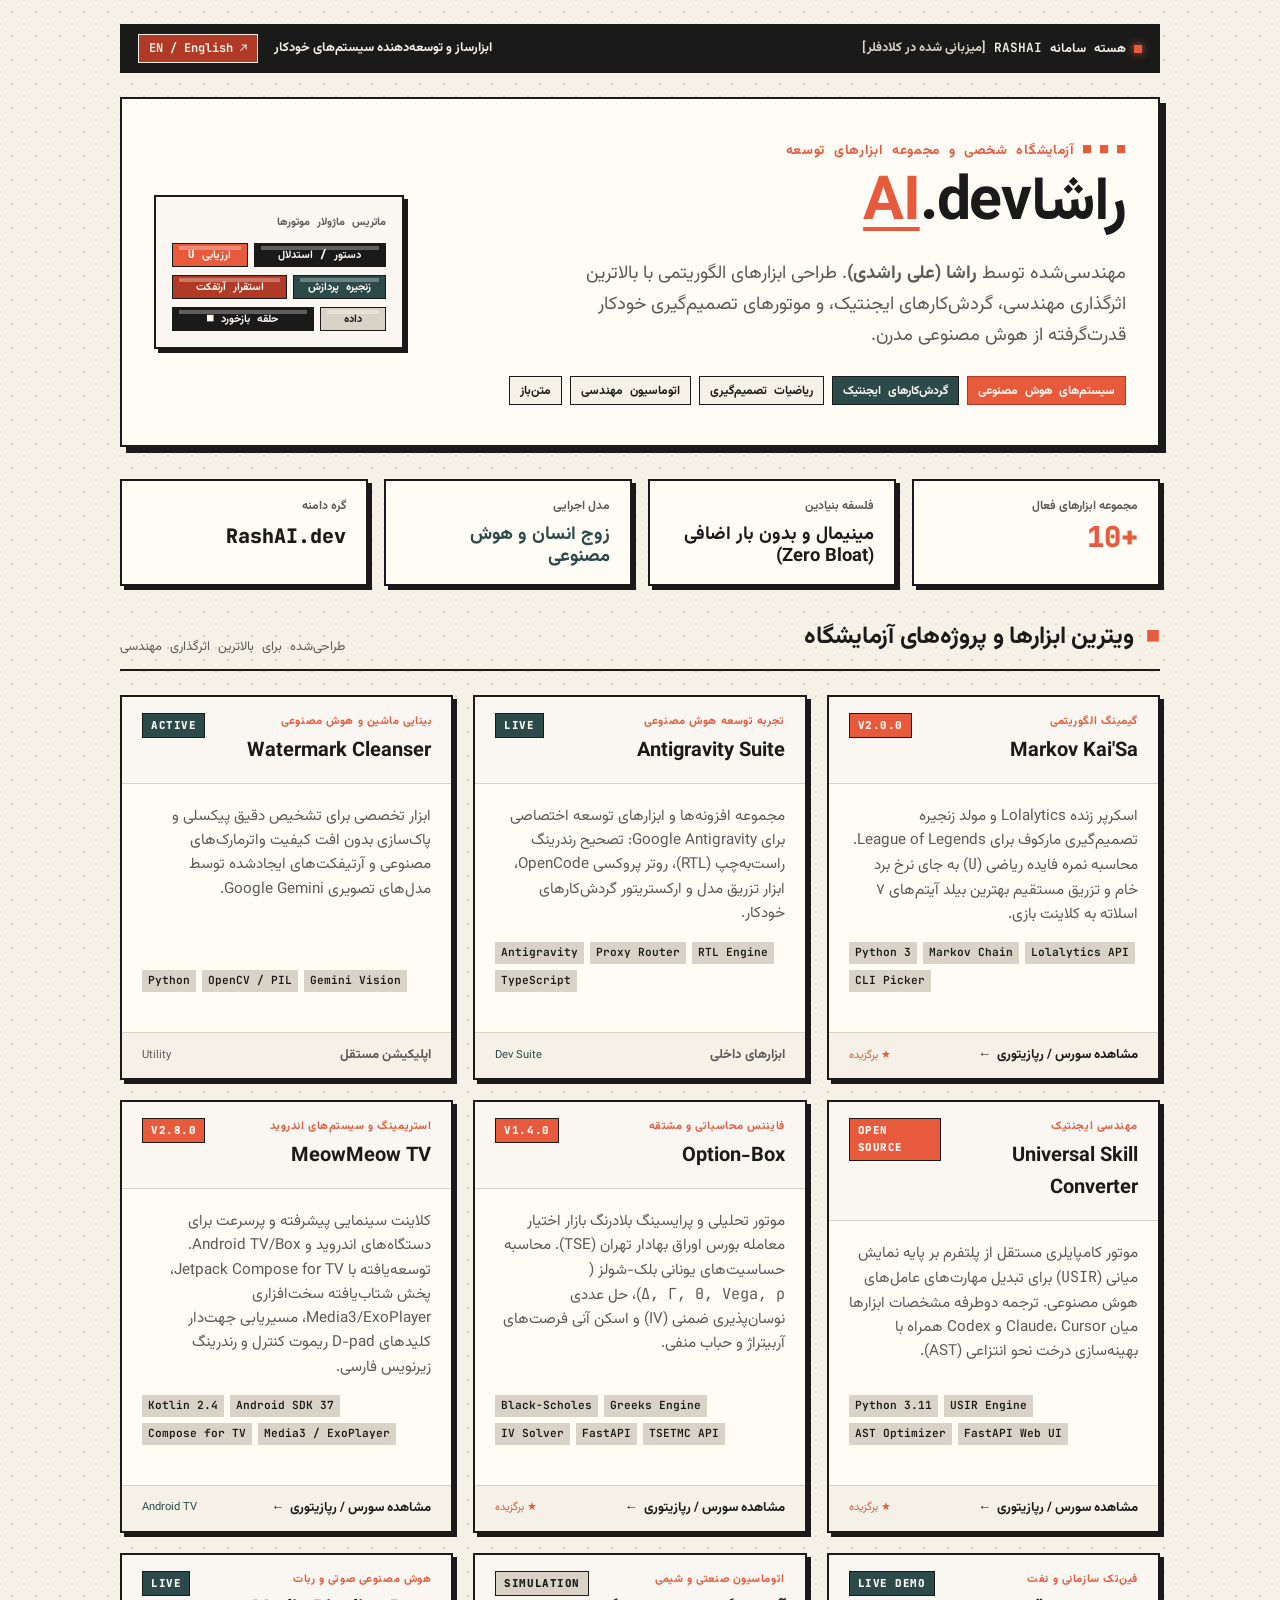
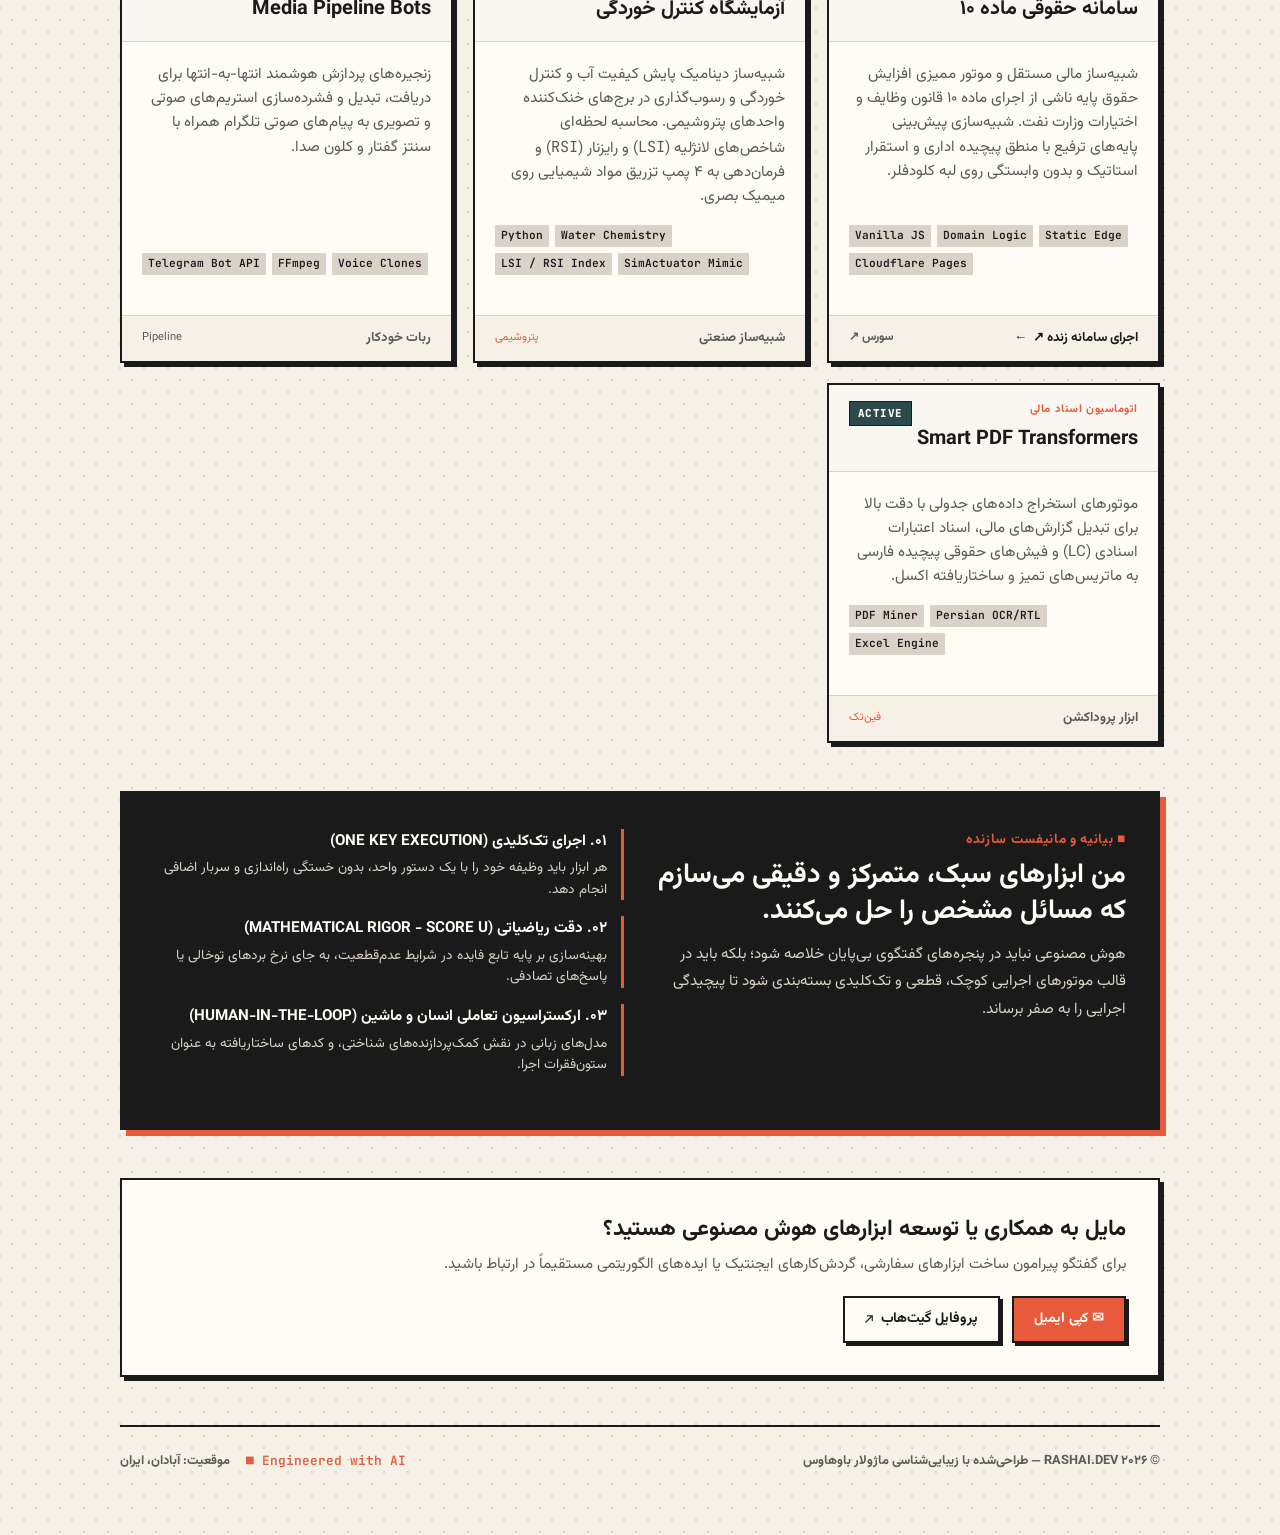
==== commit 3dc12944: "fix(fa): update copy email button to icon and 'کپی ایمیل'" ====
--- a/fa.html
+++ b/fa.html
@@ -1002,8 +1002,7 @@
         </div>
         <div style="display: flex; gap: 12px; flex-wrap: wrap;">
           <button class="btn btn-primary" onclick="copyContact()">
-            <span>کپی نشانی ایمیل</span>
-            <span class="mono" style="font-size: 0.85rem; margin-inline-start: 4px; padding: 2px 6px; background: rgba(0,0,0,0.2); border: 1px solid rgba(255,255,255,0.4);">me@rashai.dev</span>
+            <span>✉ کپی ایمیل</span>
           </button>
           <a href="https://github.com/PersianXM" target="_blank" class="btn btn-secondary">
             <span>پروفایل گیت‌هاب</span>
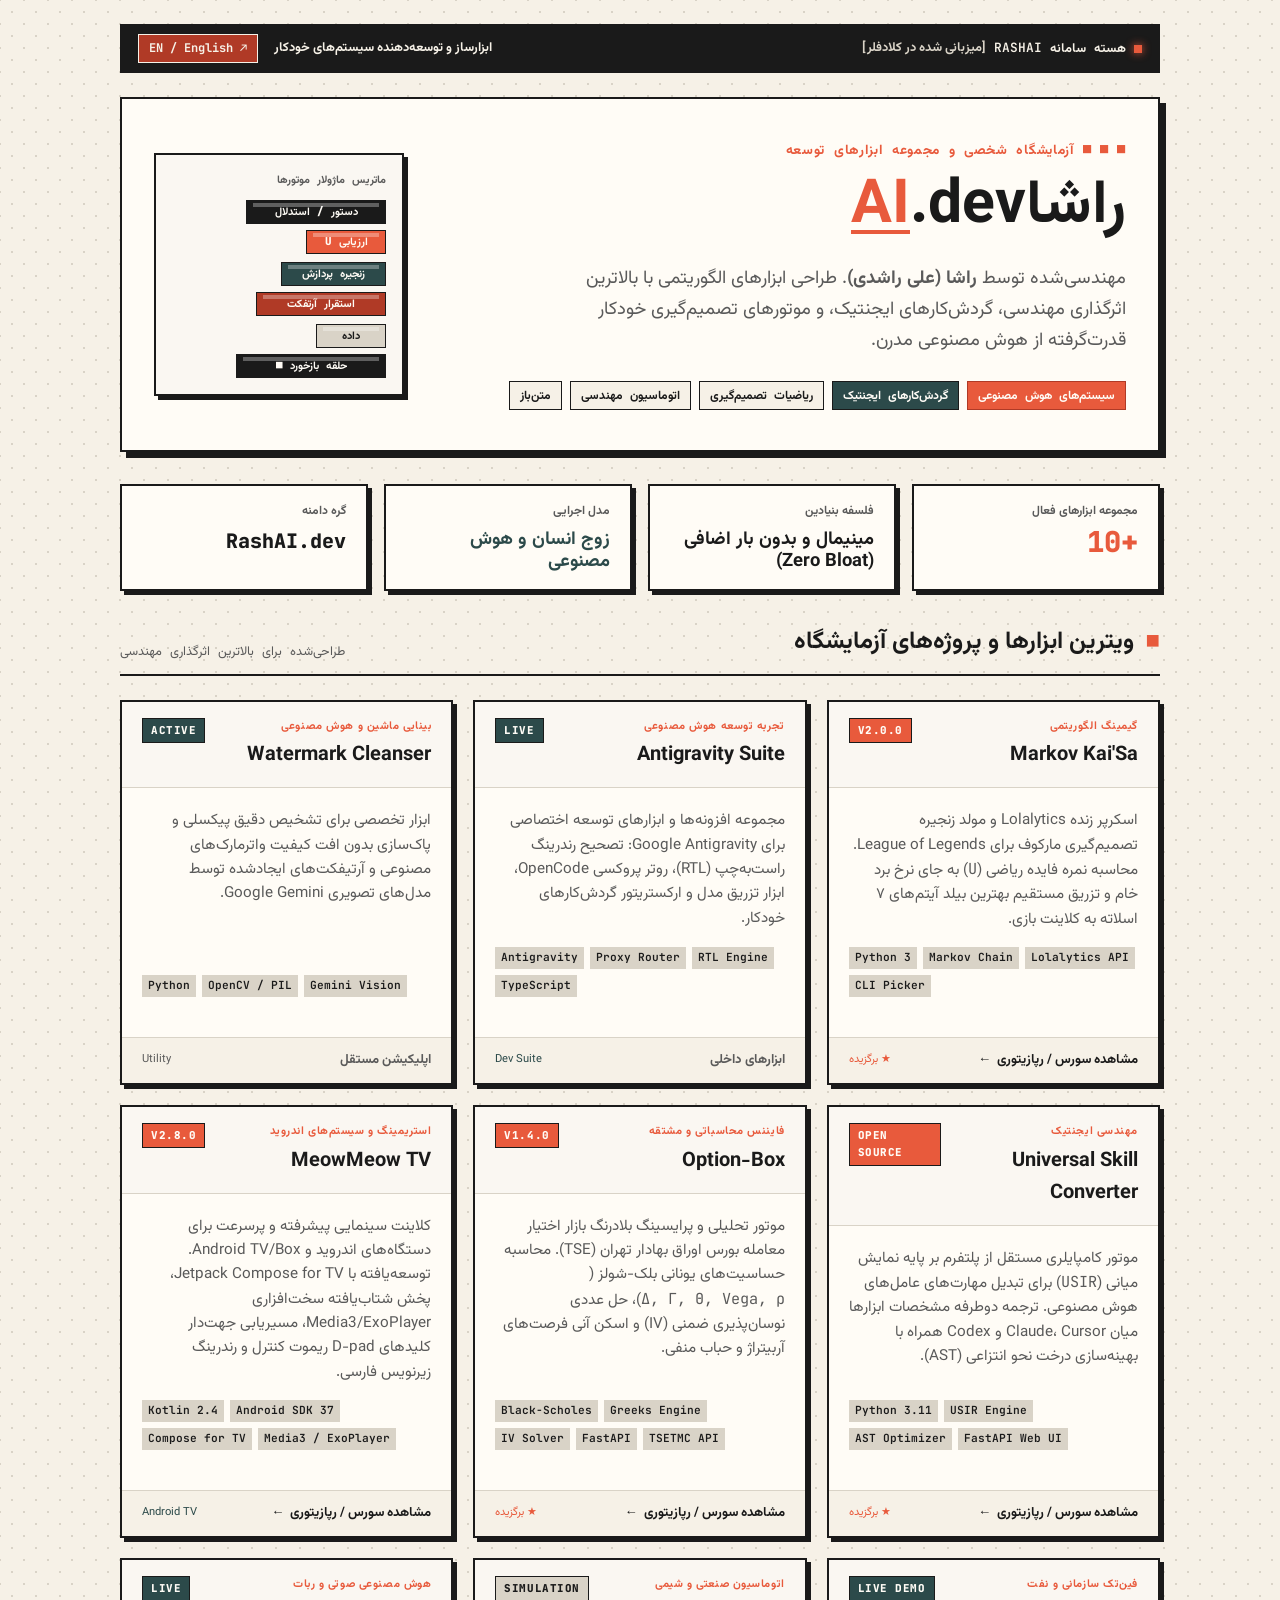
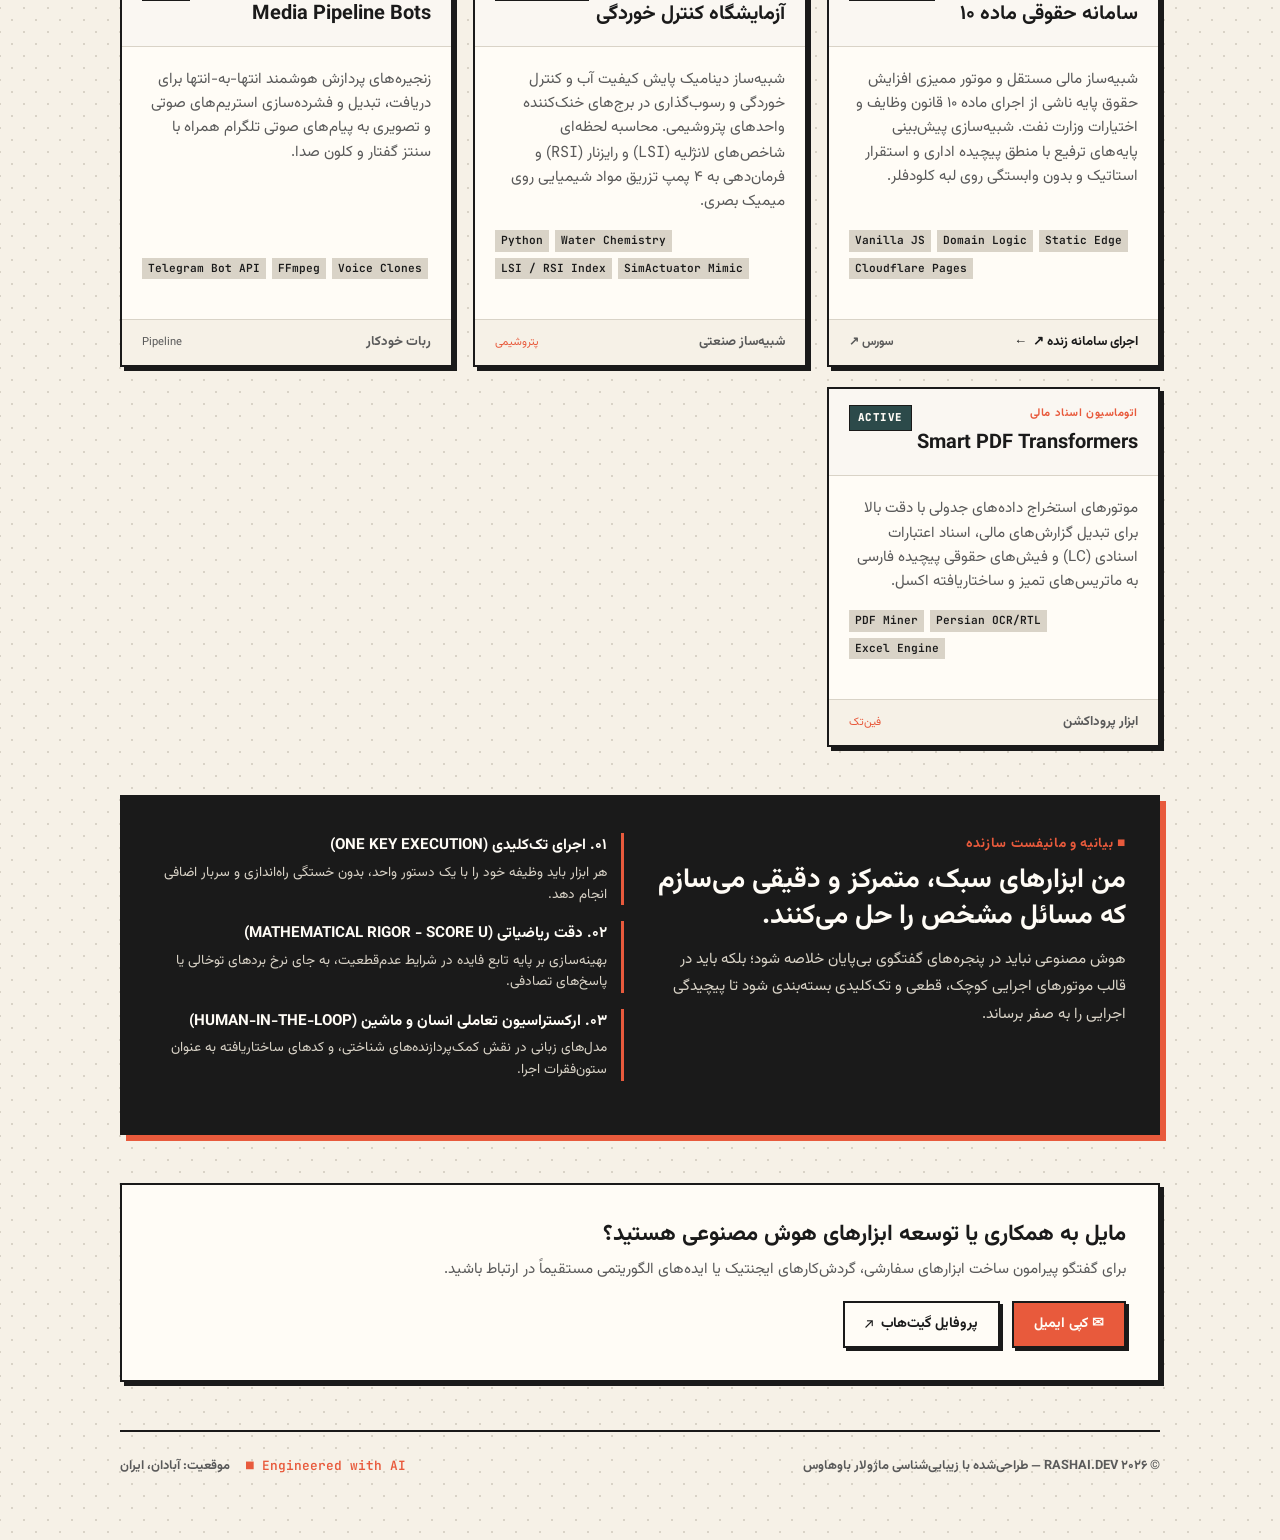
==== commit 2d9d33aa: "fix(fa): apply graphic design polish, typography spacing, and responsive brick matrix" ====
--- a/fa.html
+++ b/fa.html
@@ -62,6 +62,12 @@
       background-position: 0 0, 12px 12px;
     }
 
+    /* دسترسی‌پذیری و استایل فوکوس کیبورد بر اساس اصول باوهاوس */
+    a:focus-visible, button:focus-visible {
+      outline: 2px dashed var(--coral);
+      outline-offset: 3px;
+    }
+
     .mono {
       font-family: 'JetBrains Mono', 'Vazirmatn', monospace;
       direction: ltr;
@@ -170,8 +176,8 @@
     .hero-title {
       font-size: clamp(2.3rem, 5vw, 3.8rem);
       font-weight: 800;
-      line-height: 1.2;
-      letter-spacing: -0.02em;
+      line-height: 1.28;
+      letter-spacing: normal;
       margin-bottom: 16px;
       color: var(--ink);
     }
@@ -223,6 +229,7 @@
       padding: 16px;
       box-shadow: 4px 4px 0px var(--ink);
       width: 250px;
+      max-width: 100%;
       display: flex;
       flex-direction: column;
       gap: 8px;
@@ -231,6 +238,7 @@
     .brick-row {
       display: flex;
       gap: 6px;
+      flex-wrap: wrap;
     }
 
     .brick {
@@ -305,7 +313,7 @@
       font-size: 1.5rem;
       font-weight: 800;
       text-transform: uppercase;
-      letter-spacing: -0.01em;
+      letter-spacing: normal;
       display: flex;
       align-items: center;
       gap: 12px;
